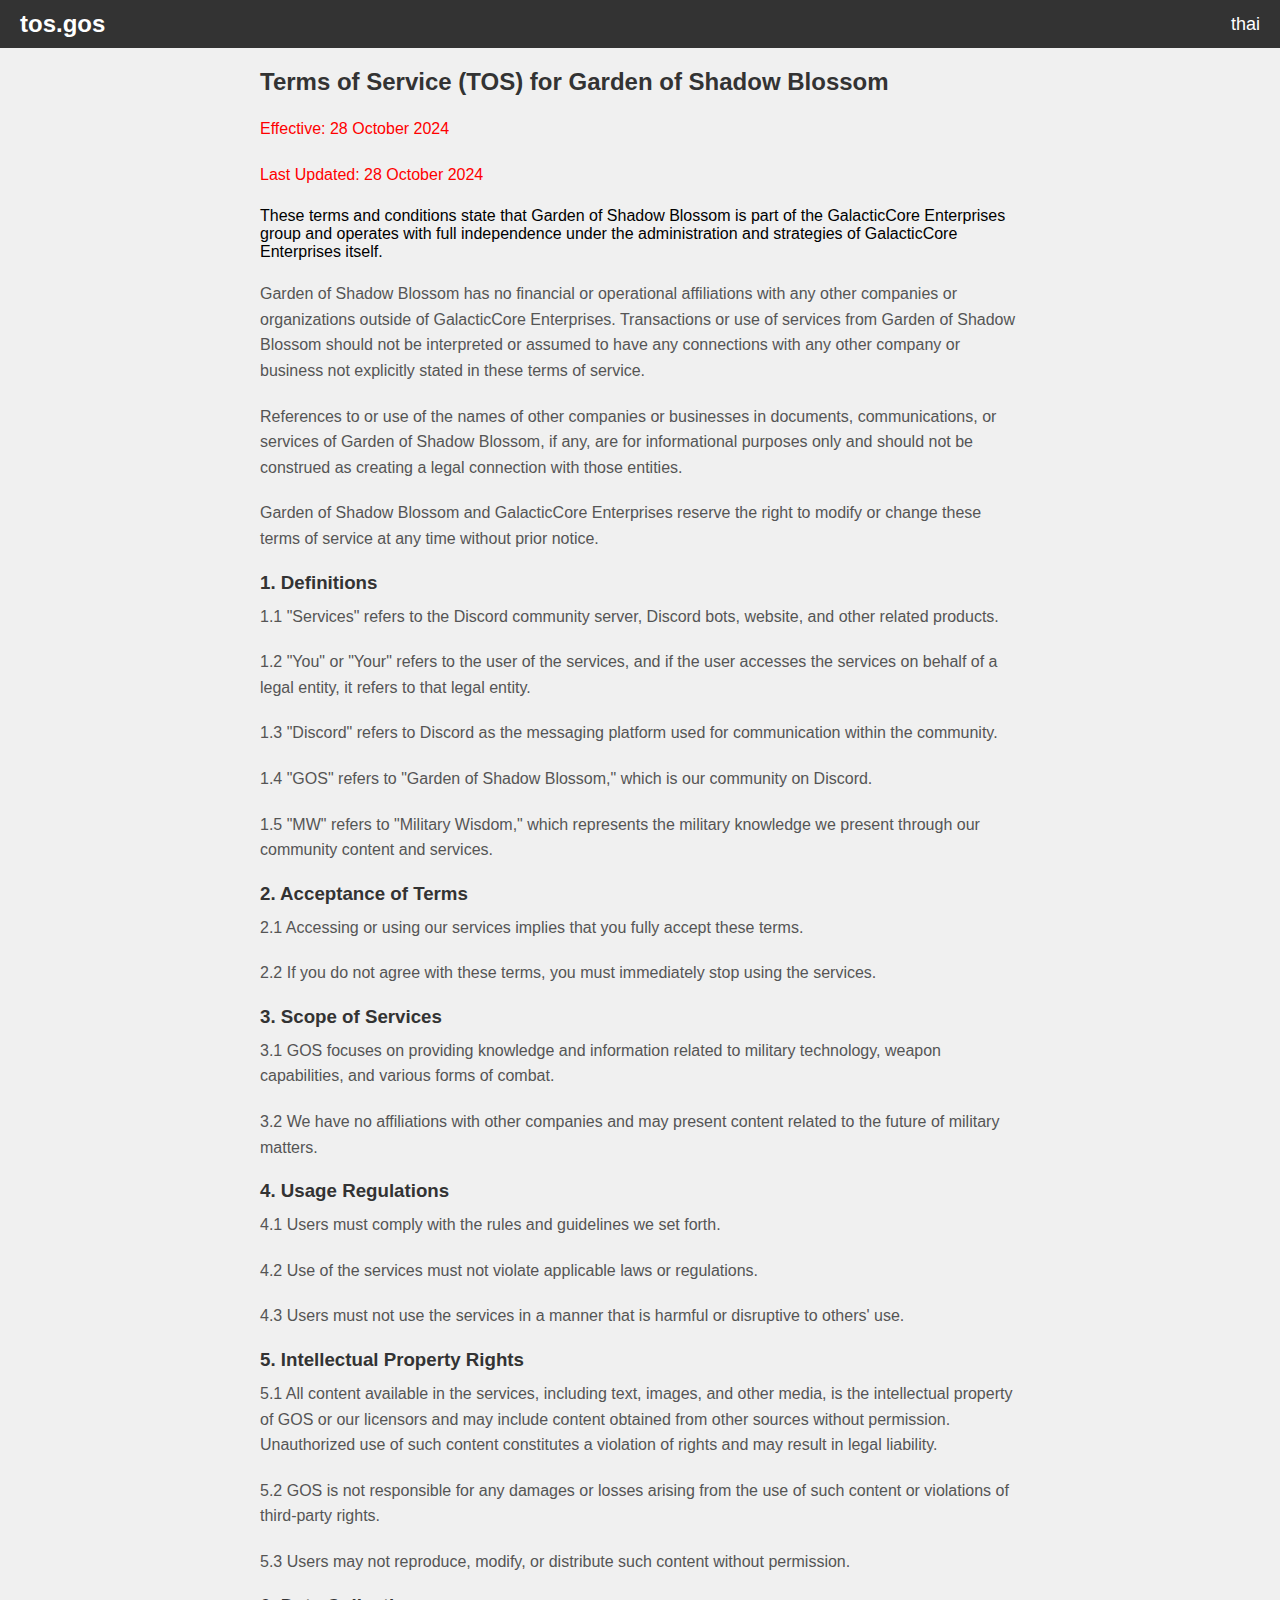
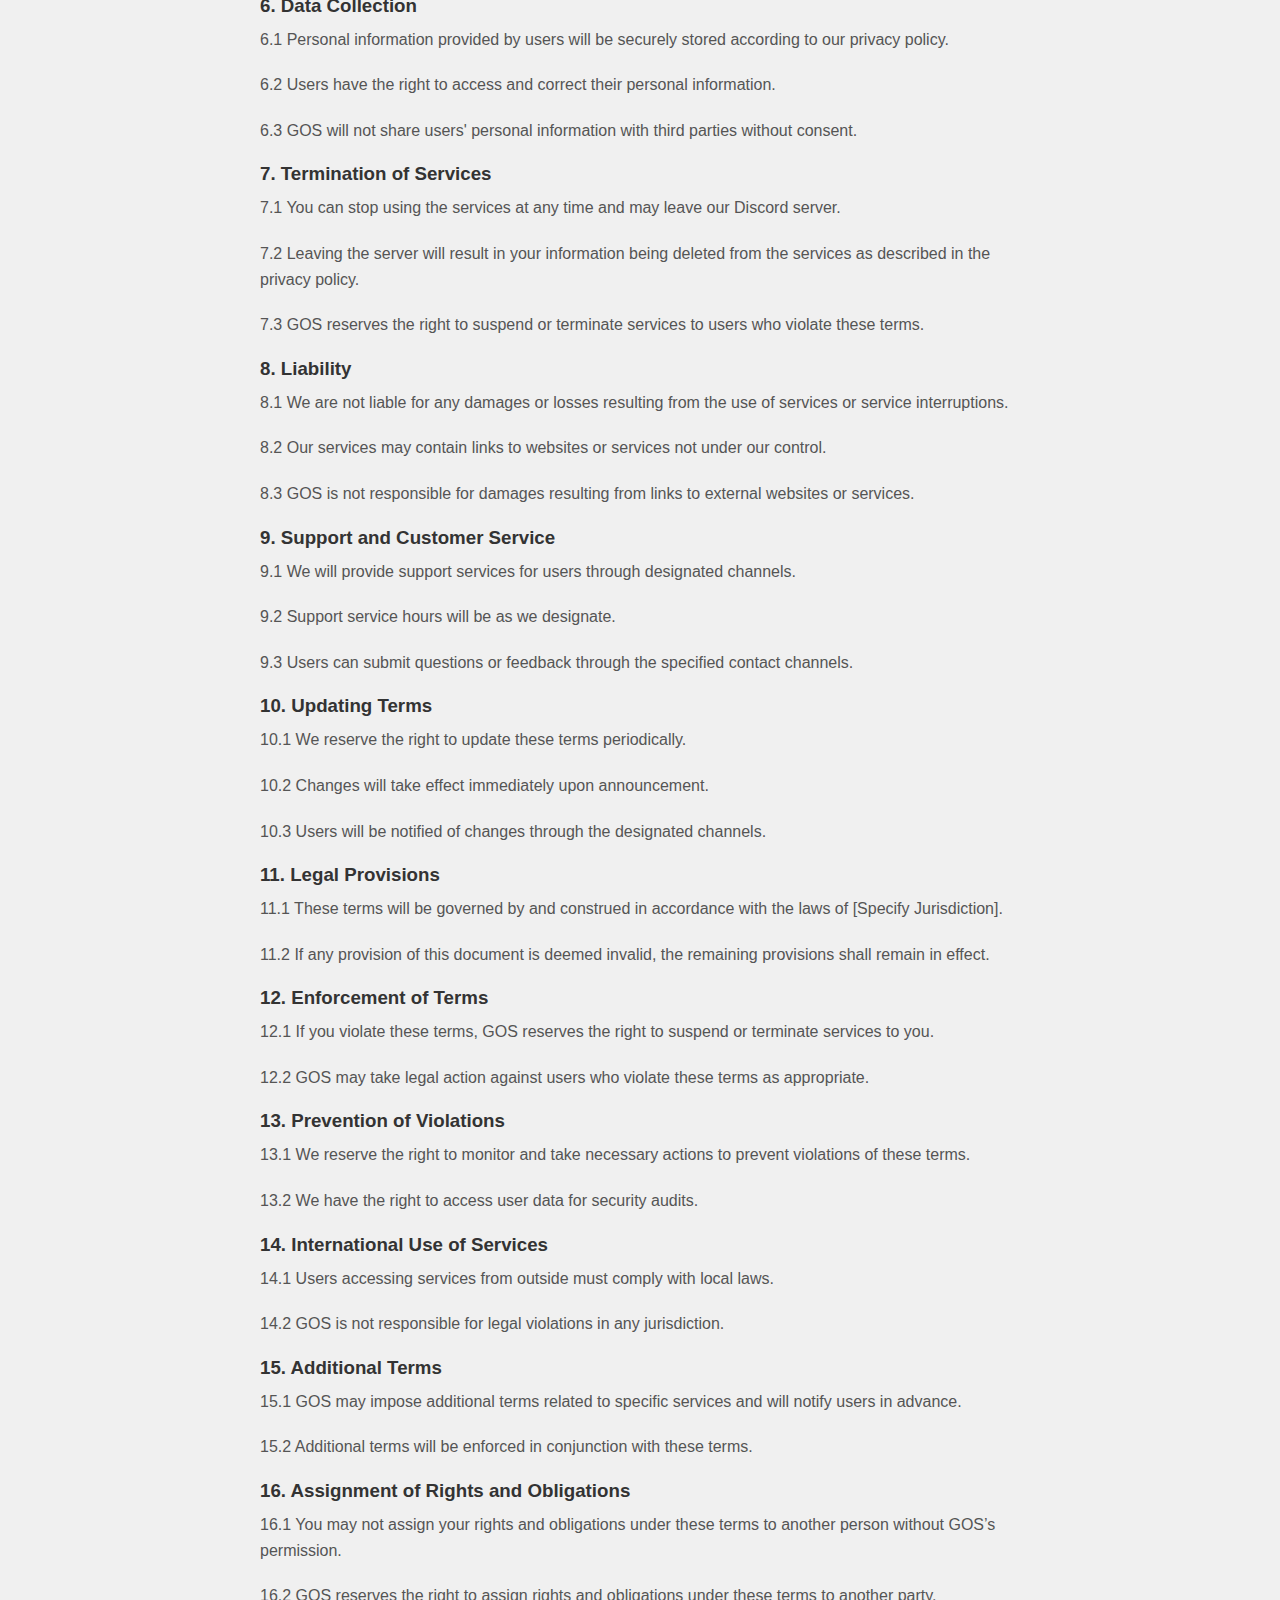
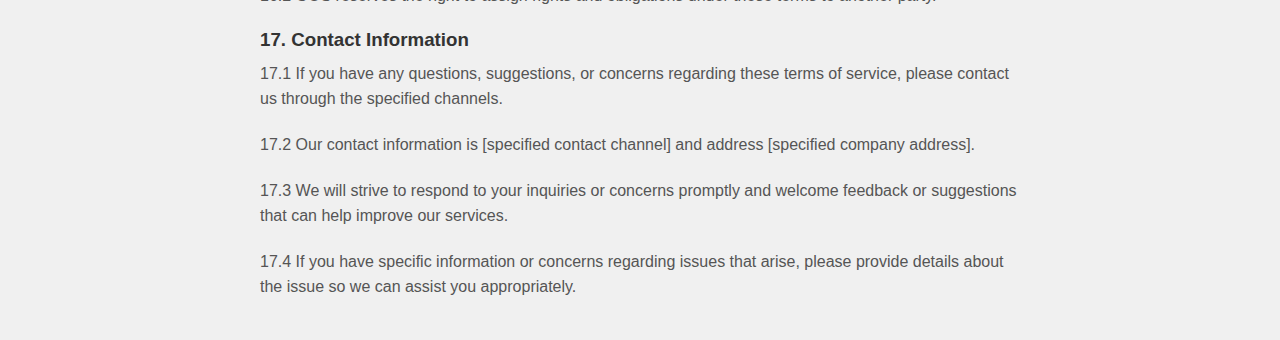
==== index.html @ 700f2914 "Update index.html" ====
<!DOCTYPE html>
<html lang="en">
<head>
    <meta charset="UTF-8">
    <meta name="viewport" content="width=device-width, initial-scale=1.0">
    <title>Terms of Service - Garden of Shadow Blossom</title>
    <link rel="stylesheet" href="styles.css">
</head>
<body>
    <header>
        <div class="logo">
            <h1>tos.gos</h1>
        </div>
        <nav>
            <div class="menu-icon" onclick="toggleMenu()">☰</div>
            <ul id="menu-links">
                <li><a href="/th">thai</a></li>
            </ul>
        </nav>
    </header>

    <main>
        <section class="tos-content">
            <h2>Terms of Service (TOS) for Garden of Shadow Blossom</h2>
            <p>
<p><span style="color: red;">Effective: 28 October 2024</span></p>
<p><span style="color: red;">Last Updated: 28 October 2024</span></p>
                These terms and conditions state that Garden of Shadow Blossom is part of the GalacticCore Enterprises group and operates with full independence under the administration and strategies of GalacticCore Enterprises itself.
            </p>
            <p>
                Garden of Shadow Blossom has no financial or operational affiliations with any other companies or organizations outside of GalacticCore Enterprises. Transactions or use of services from Garden of Shadow Blossom should not be interpreted or assumed to have any connections with any other company or business not explicitly stated in these terms of service.
            </p>
            <p>
                References to or use of the names of other companies or businesses in documents, communications, or services of Garden of Shadow Blossom, if any, are for informational purposes only and should not be construed as creating a legal connection with those entities.
            </p>
            <p>
                Garden of Shadow Blossom and GalacticCore Enterprises reserve the right to modify or change these terms of service at any time without prior notice.
            </p>

            <h3>1. Definitions</h3>
            <p>1.1 "Services" refers to the Discord community server, Discord bots, website, and other related products.</p>
            <p>1.2 "You" or "Your" refers to the user of the services, and if the user accesses the services on behalf of a legal entity, it refers to that legal entity.</p>
            <p>1.3 "Discord" refers to Discord as the messaging platform used for communication within the community.</p>
            <p>1.4 "GOS" refers to "Garden of Shadow Blossom," which is our community on Discord.</p>
            <p>1.5 "MW" refers to "Military Wisdom," which represents the military knowledge we present through our community content and services.</p>

            <h3>2. Acceptance of Terms</h3>
            <p>2.1 Accessing or using our services implies that you fully accept these terms.</p>
            <p>2.2 If you do not agree with these terms, you must immediately stop using the services.</p>

        <h3>3. Scope of Services</h3>
        <p>3.1 GOS focuses on providing knowledge and information related to military technology, weapon capabilities, and various forms of combat.</p>
        <p>3.2 We have no affiliations with other companies and may present content related to the future of military matters.</p>

        <h3>4. Usage Regulations</h3>
        <p>4.1 Users must comply with the rules and guidelines we set forth.</p>
        <p>4.2 Use of the services must not violate applicable laws or regulations.</p>
        <p>4.3 Users must not use the services in a manner that is harmful or disruptive to others' use.</p>

        <h3>5. Intellectual Property Rights</h3>
        <p>5.1 All content available in the services, including text, images, and other media, is the intellectual property of GOS or our licensors and may include content obtained from other sources without permission. Unauthorized use of such content constitutes a violation of rights and may result in legal liability.</p>
        <p>5.2 GOS is not responsible for any damages or losses arising from the use of such content or violations of third-party rights.</p>
        <p>5.3 Users may not reproduce, modify, or distribute such content without permission.</p>
        
        <h3>6. Data Collection</h3>
        <p>6.1 Personal information provided by users will be securely stored according to our privacy policy.</p>
        <p>6.2 Users have the right to access and correct their personal information.</p>
        <p>6.3 GOS will not share users' personal information with third parties without consent.</p>

        <h3>7. Termination of Services</h3>
        <p>7.1 You can stop using the services at any time and may leave our Discord server.</p>
        <p>7.2 Leaving the server will result in your information being deleted from the services as described in the privacy policy.</p>
        <p>7.3 GOS reserves the right to suspend or terminate services to users who violate these terms.</p>

        <h3>8. Liability</h3>
        <p>8.1 We are not liable for any damages or losses resulting from the use of services or service interruptions.</p>
        <p>8.2 Our services may contain links to websites or services not under our control.</p>
        <p>8.3 GOS is not responsible for damages resulting from links to external websites or services.</p>

        <h3>9. Support and Customer Service</h3>
        <p>9.1 We will provide support services for users through designated channels.</p>
        <p>9.2 Support service hours will be as we designate.</p>
        <p>9.3 Users can submit questions or feedback through the specified contact channels.</p>

        <h3>10. Updating Terms</h3>
        <p>10.1 We reserve the right to update these terms periodically.</p>
        <p>10.2 Changes will take effect immediately upon announcement.</p>
        <p>10.3 Users will be notified of changes through the designated channels.</p>

        <h3>11. Legal Provisions</h3>
        <p>11.1 These terms will be governed by and construed in accordance with the laws of [Specify Jurisdiction].</p>
        <p>11.2 If any provision of this document is deemed invalid, the remaining provisions shall remain in effect.</p>

        <h3>12. Enforcement of Terms</h3>
        <p>12.1 If you violate these terms, GOS reserves the right to suspend or terminate services to you.</p>
        <p>12.2 GOS may take legal action against users who violate these terms as appropriate.</p>

        <h3>13. Prevention of Violations</h3>
        <p>13.1 We reserve the right to monitor and take necessary actions to prevent violations of these terms.</p>
        <p>13.2 We have the right to access user data for security audits.</p>

        <h3>14. International Use of Services</h3>
        <p>14.1 Users accessing services from outside must comply with local laws.</p>
        <p>14.2 GOS is not responsible for legal violations in any jurisdiction.</p>

        <h3>15. Additional Terms</h3>
        <p>15.1 GOS may impose additional terms related to specific services and will notify users in advance.</p>
        <p>15.2 Additional terms will be enforced in conjunction with these terms.</p>

        <h3>16. Assignment of Rights and Obligations</h3>
        <p>16.1 You may not assign your rights and obligations under these terms to another person without GOS’s permission.</p>
        <p>16.2 GOS reserves the right to assign rights and obligations under these terms to another party.</p>

        <h3>17. Contact Information</h3>
        <p>17.1 If you have any questions, suggestions, or concerns regarding these terms of service, please contact us through the specified channels.</p>
        <p>17.2 Our contact information is [specified contact channel] and address [specified company address].</p>
        <p>17.3 We will strive to respond to your inquiries or concerns promptly and welcome feedback or suggestions that can help improve our services.</p>
        <p>17.4 If you have specific information or concerns regarding issues that arise, please provide details about the issue so we can assist you appropriately.</p>
   <!-- Continue with other sections of the TOS -->
        </section>
    </main>

    <script>
        function toggleMenu() {
            const menu = document.getElementById('menu-links');
            menu.style.display = menu.style.display === 'block' ? 'none' : 'block';
        }
    </script>
</body>
</html>
---- styles.css ----
* {
    margin: 0;
    padding: 0;
    box-sizing: border-box;
}

body {
    font-family: Arial, sans-serif;
    background-color: #f0f0f0; /* สีพื้นหลัง */
}

header {
    display: flex;
    justify-content: space-between;
    align-items: center;
    background-color: #333;
    padding: 10px 20px;
    color: white;
}

.logo h1 {
    font-size: 24px;
    color: #fff;
}

.menu-icon {
    font-size: 24px;
    cursor: pointer;
    display: none;
    color: #fff;
}

nav ul {
    list-style: none;
    display: flex;
    gap: 20px;
}

nav ul li a {
    color: white;
    text-decoration: none;
    font-size: 18px;
}

nav ul li a:hover {
    text-decoration: underline;
}

main {
    padding: 20px;
    max-width: 800px;
    margin: 0 auto;
}

.tos-content h2, .tos-content h3 {
    margin-bottom: 10px;
    color: #333;
}

.tos-content p {
    margin-bottom: 20px;
    line-height: 1.6;
    color: #555;
}

/* Responsive Design */
@media (max-width: 768px) {
    .menu-icon {
        display: block;
    }

    nav ul {
        display: none;
        flex-direction: column;
        background-color: #444;
        position: absolute;
        top: 50px;
        right: 20px;
        padding: 10px;
        width⬤
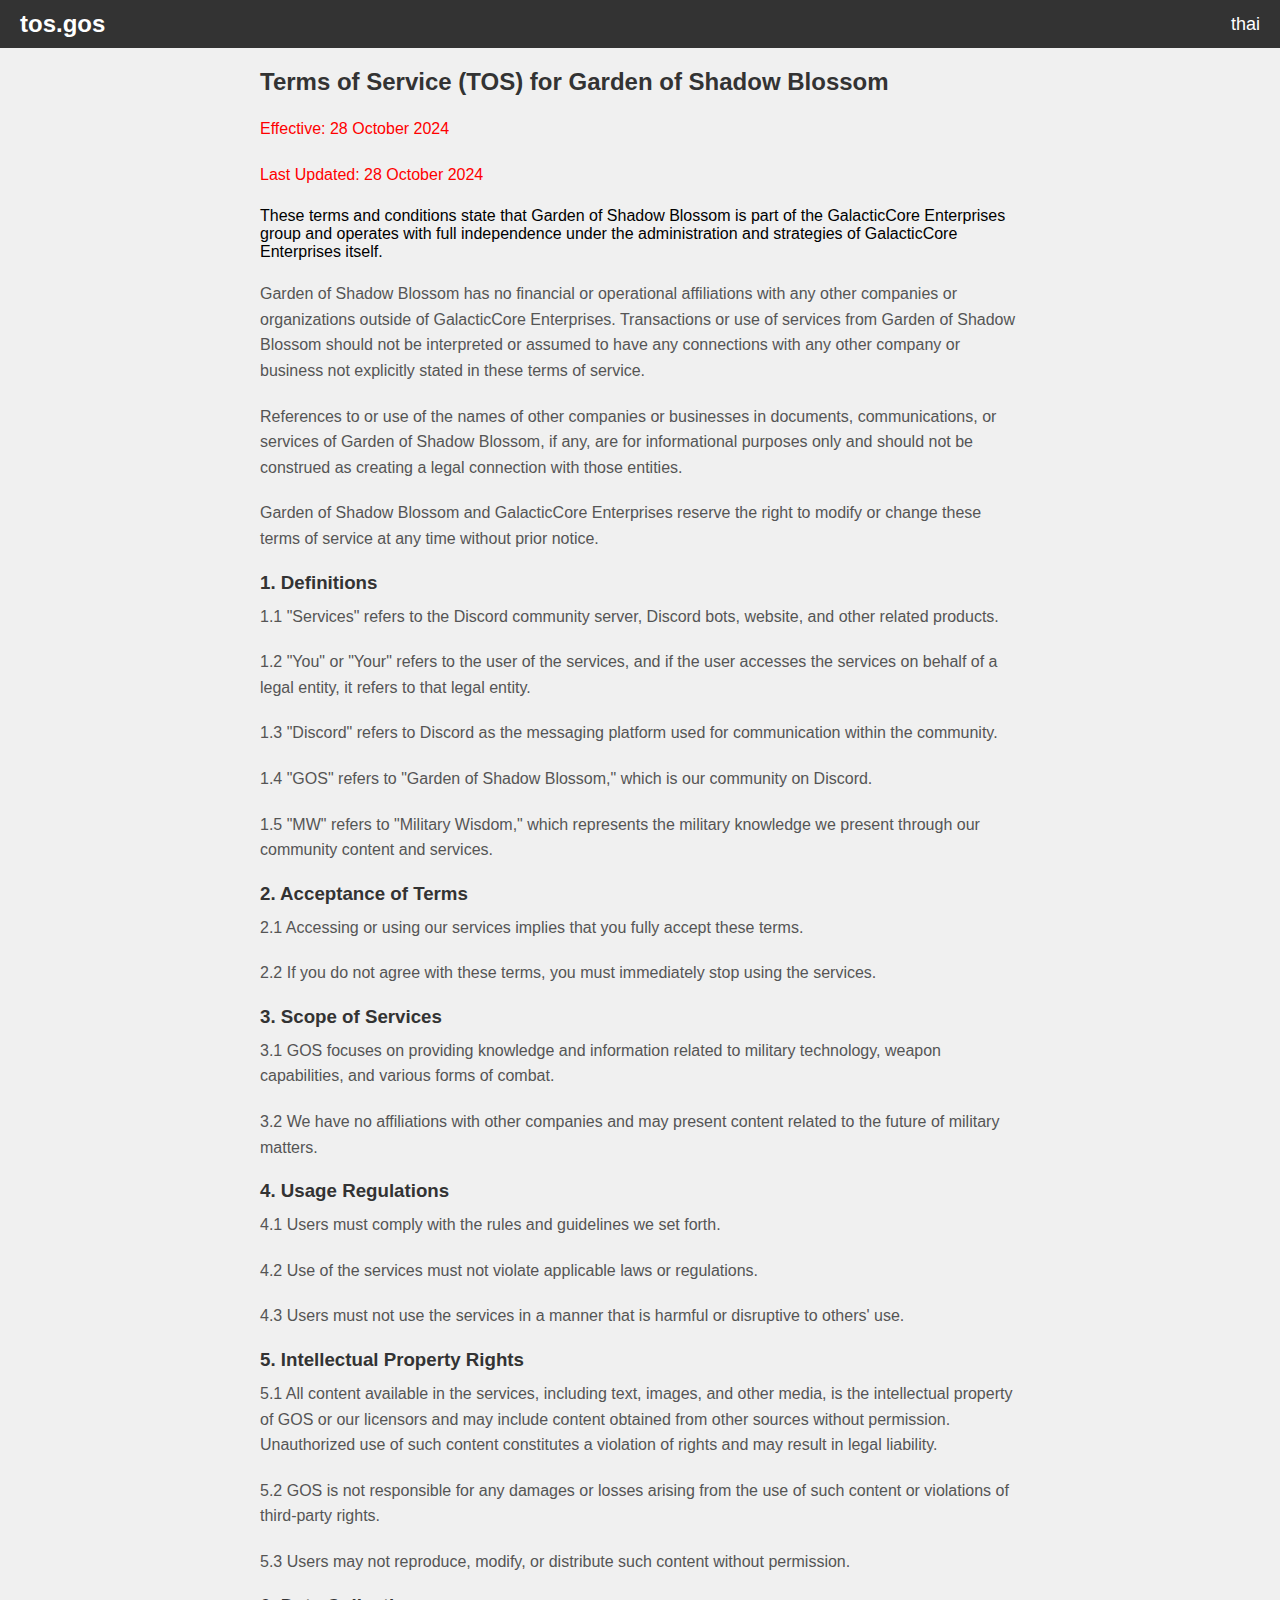
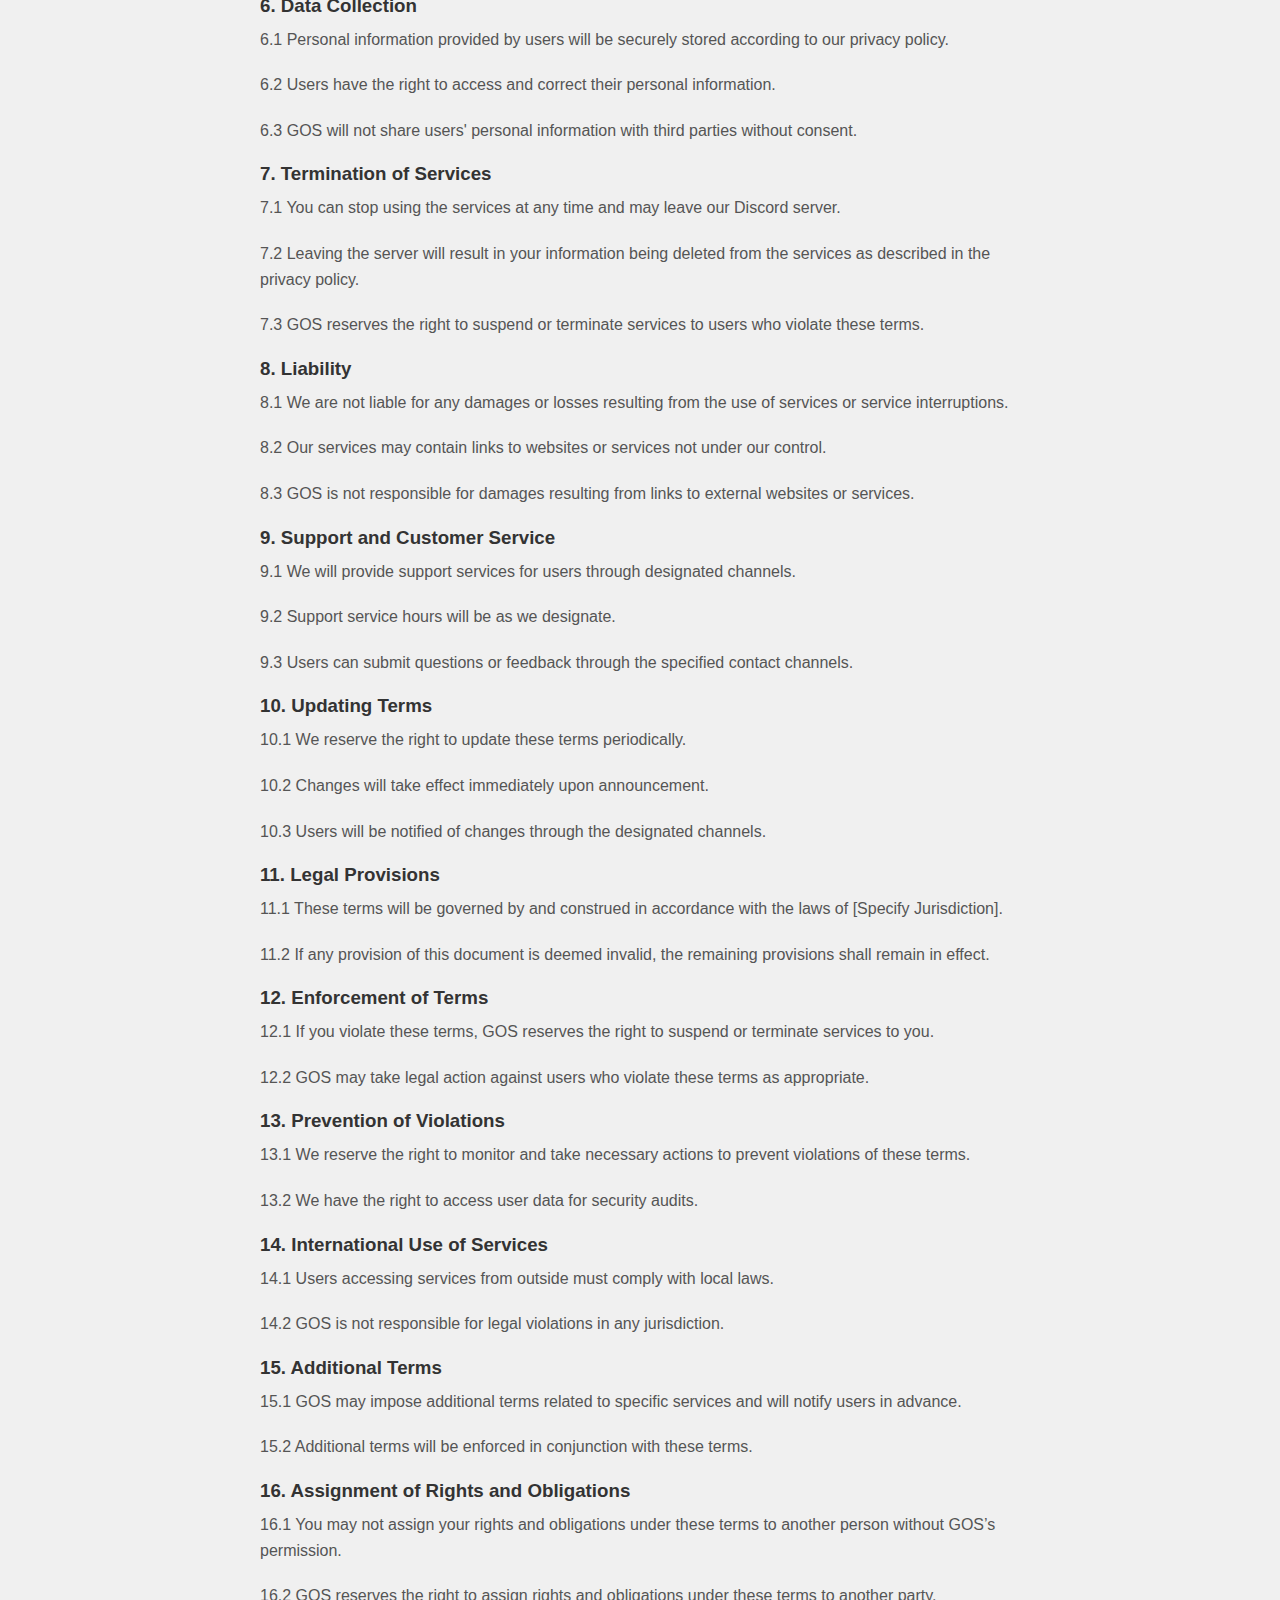
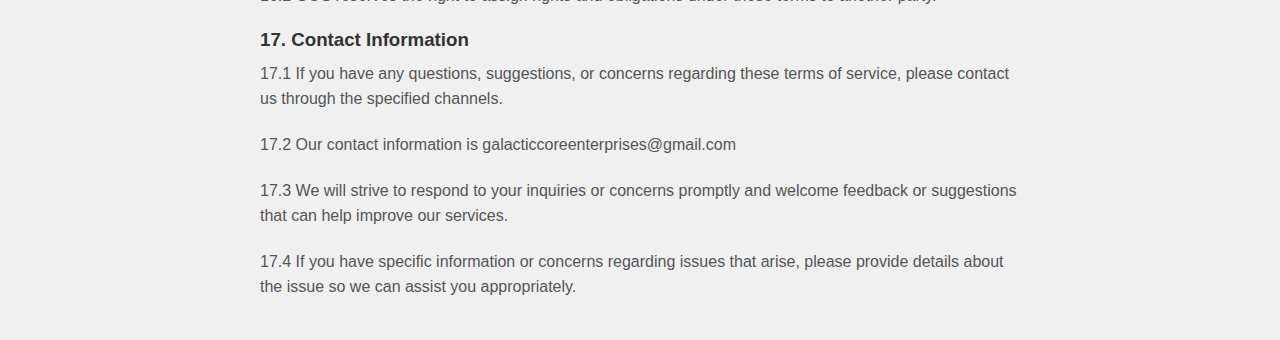
==== commit bf3f4683: "Update index.html" ====
--- a/index.html
+++ b/index.html
@@ -113,7 +113,7 @@
 
         <h3>17. Contact Information</h3>
         <p>17.1 If you have any questions, suggestions, or concerns regarding these terms of service, please contact us through the specified channels.</p>
-        <p>17.2 Our contact information is [specified contact channel] and address [specified company address].</p>
+        <p>17.2 Our contact information is galacticcoreenterprises@gmail.com</p>
         <p>17.3 We will strive to respond to your inquiries or concerns promptly and welcome feedback or suggestions that can help improve our services.</p>
         <p>17.4 If you have specific information or concerns regarding issues that arise, please provide details about the issue so we can assist you appropriately.</p>
    <!-- Continue with other sections of the TOS -->
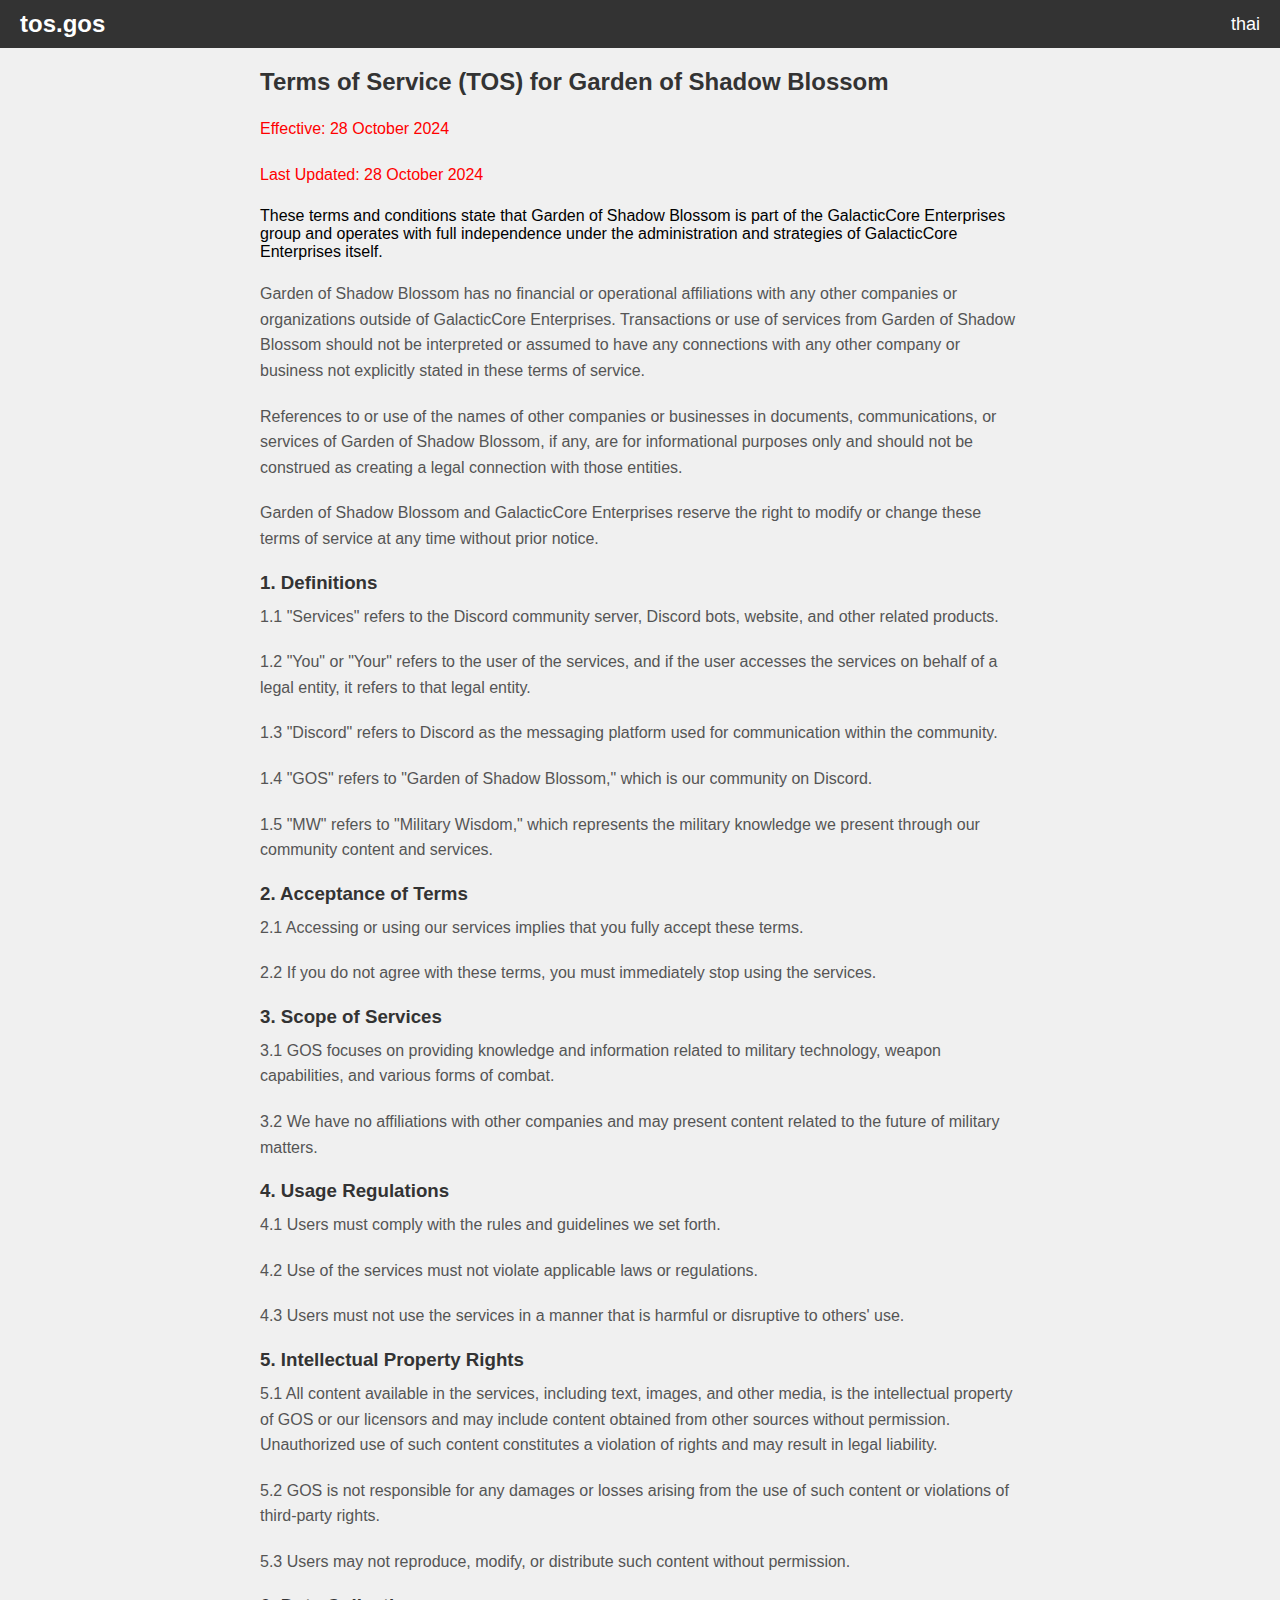
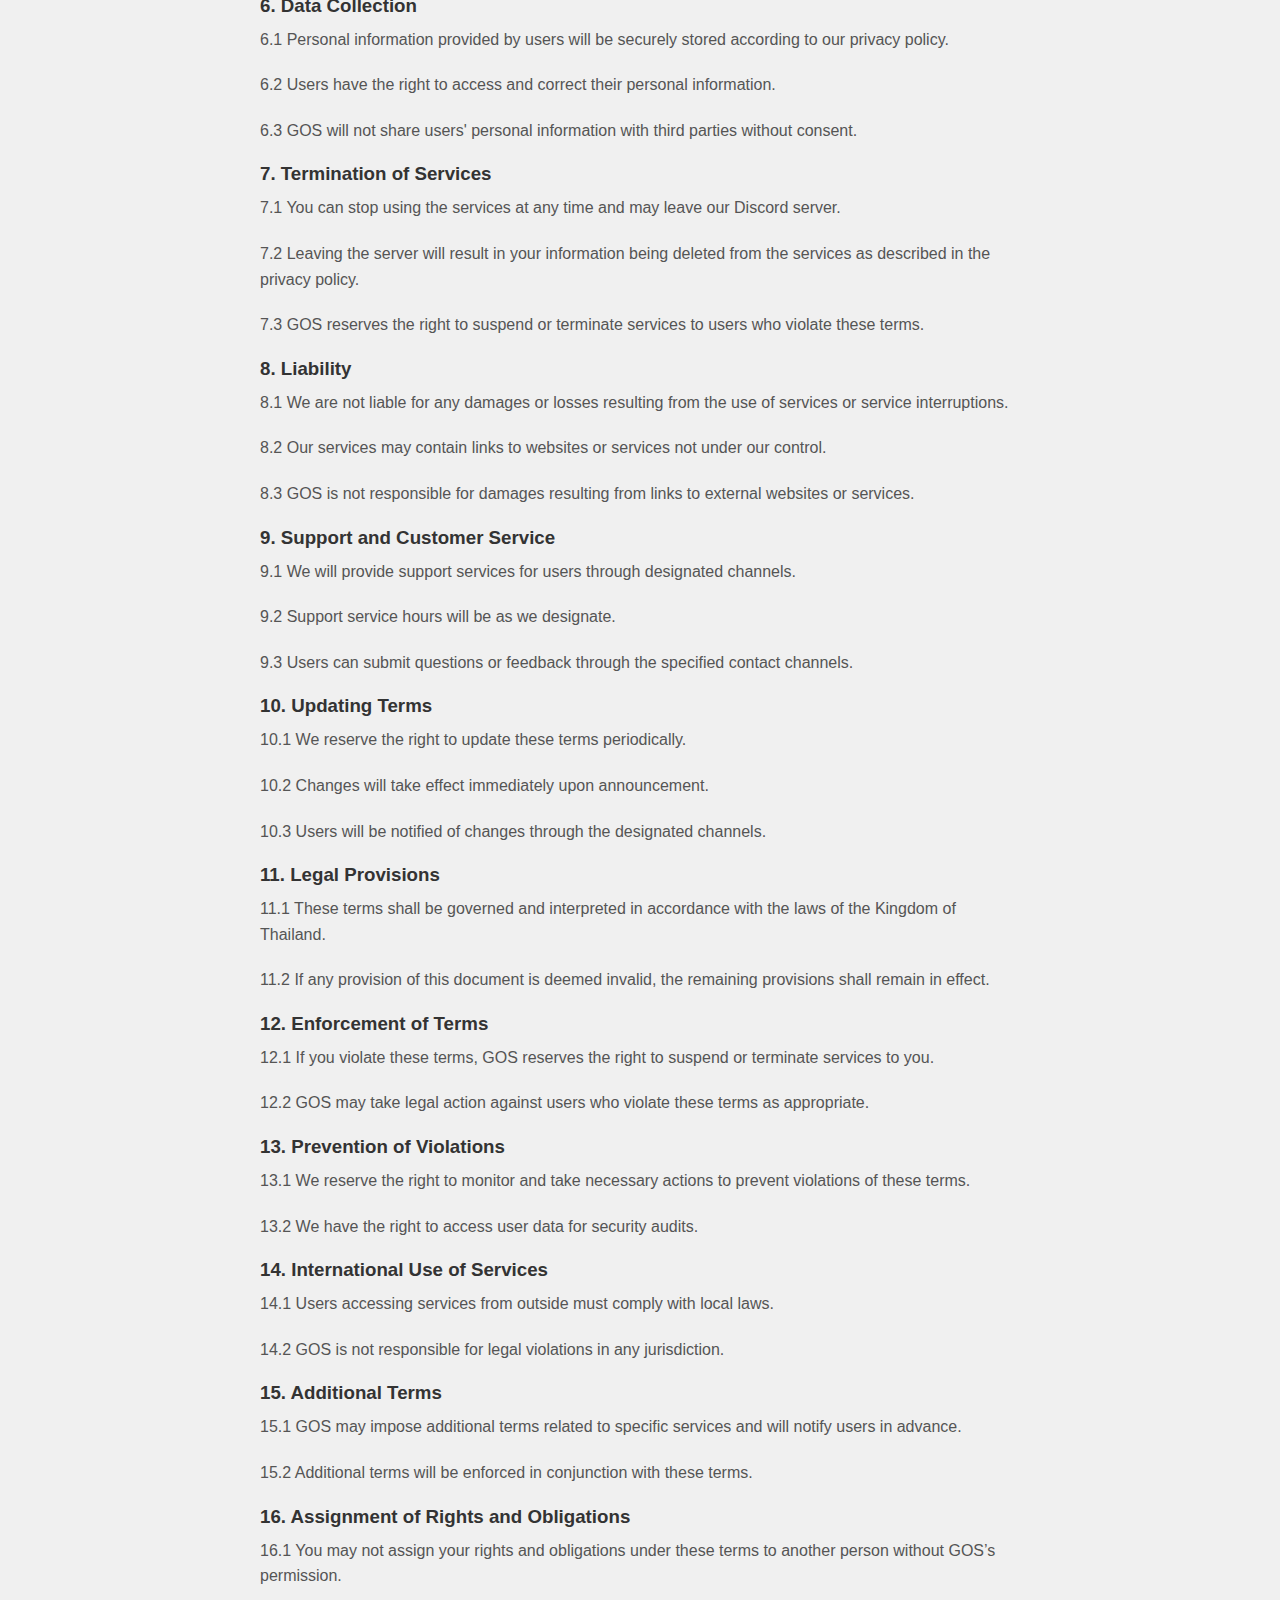
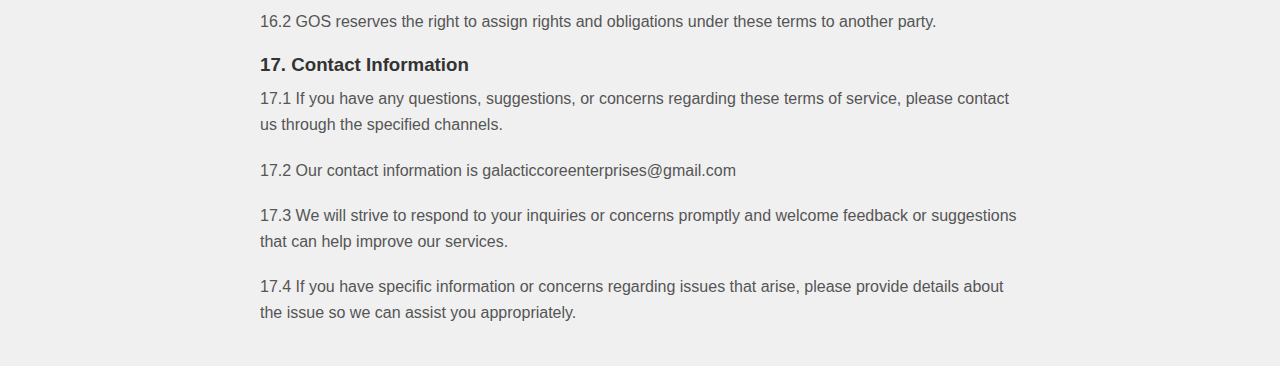
==== commit 1a1a124f: "Update index.html" ====
--- a/index.html
+++ b/index.html
@@ -88,7 +88,7 @@
         <p>10.3 Users will be notified of changes through the designated channels.</p>
 
         <h3>11. Legal Provisions</h3>
-        <p>11.1 These terms will be governed by and construed in accordance with the laws of [Specify Jurisdiction].</p>
+        <p>11.1 These terms shall be governed and interpreted in accordance with the laws of the Kingdom of Thailand.</p>
         <p>11.2 If any provision of this document is deemed invalid, the remaining provisions shall remain in effect.</p>
 
         <h3>12. Enforcement of Terms</h3>
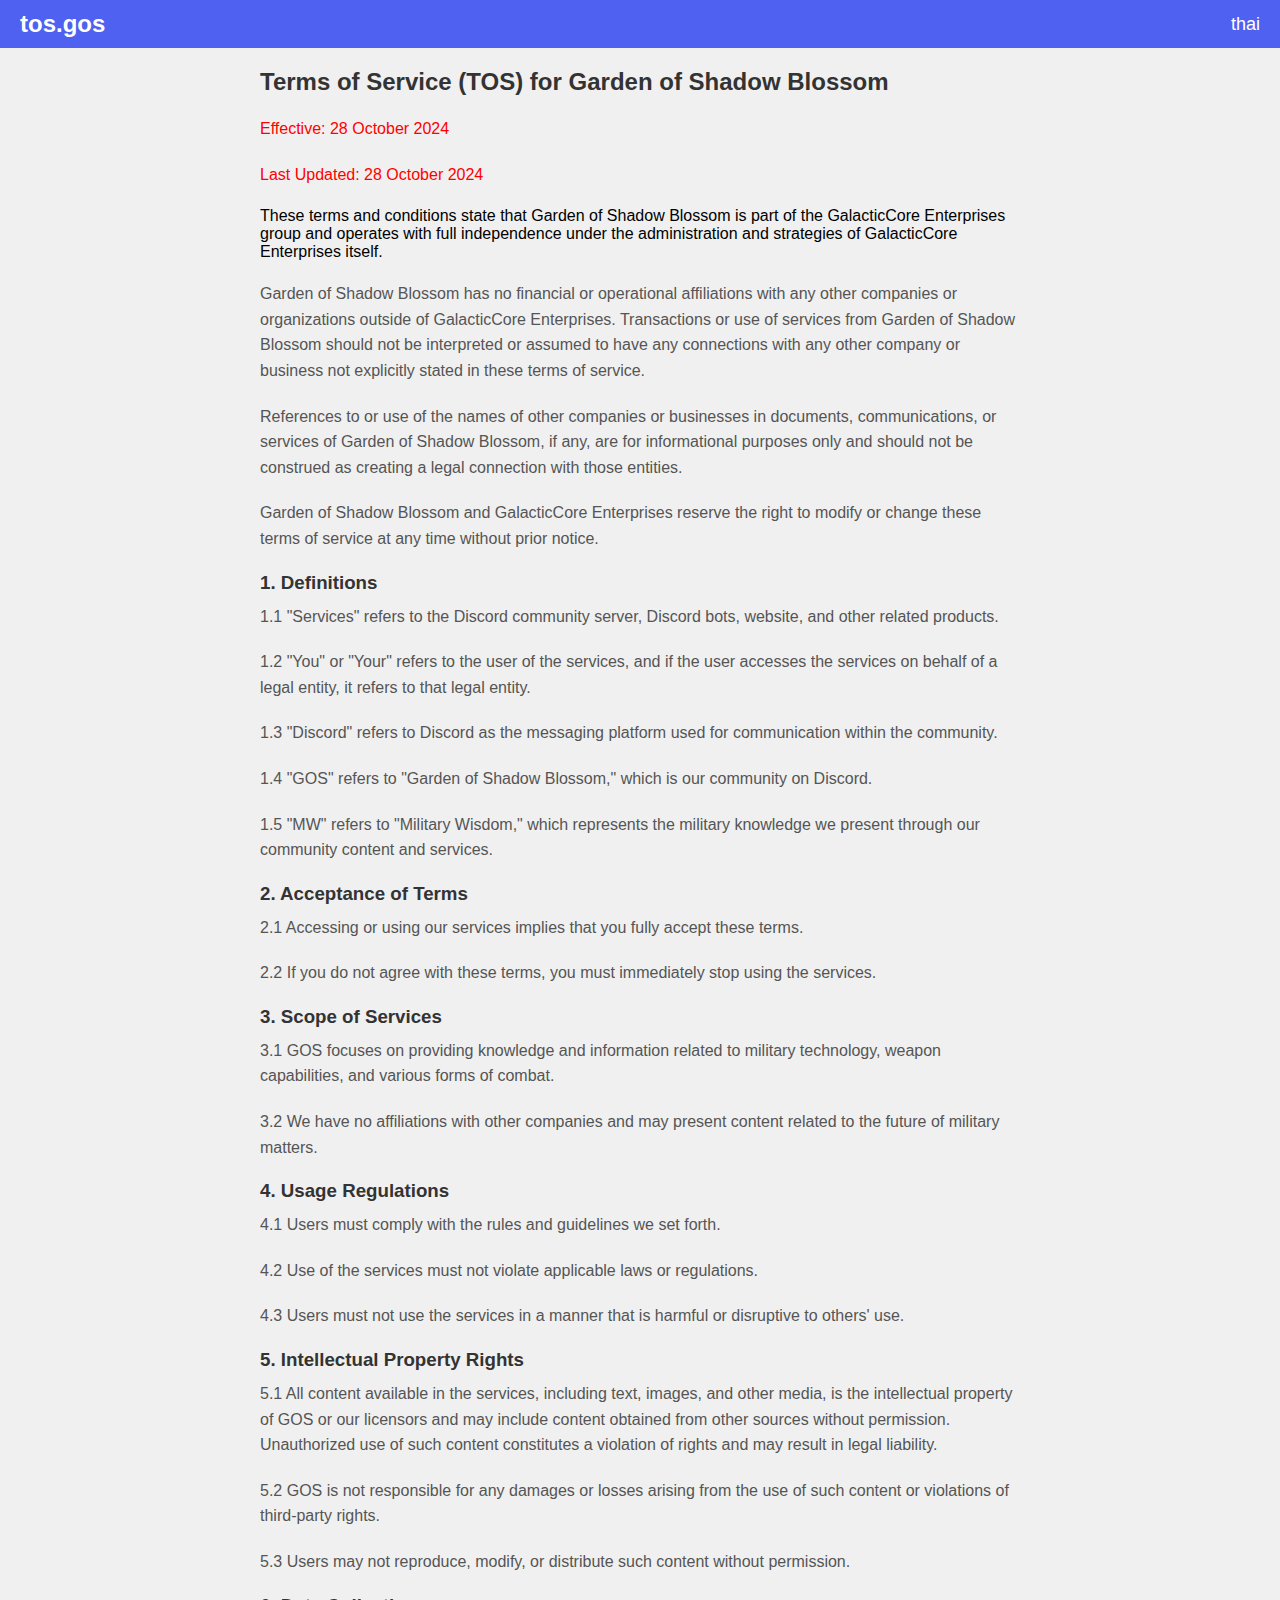
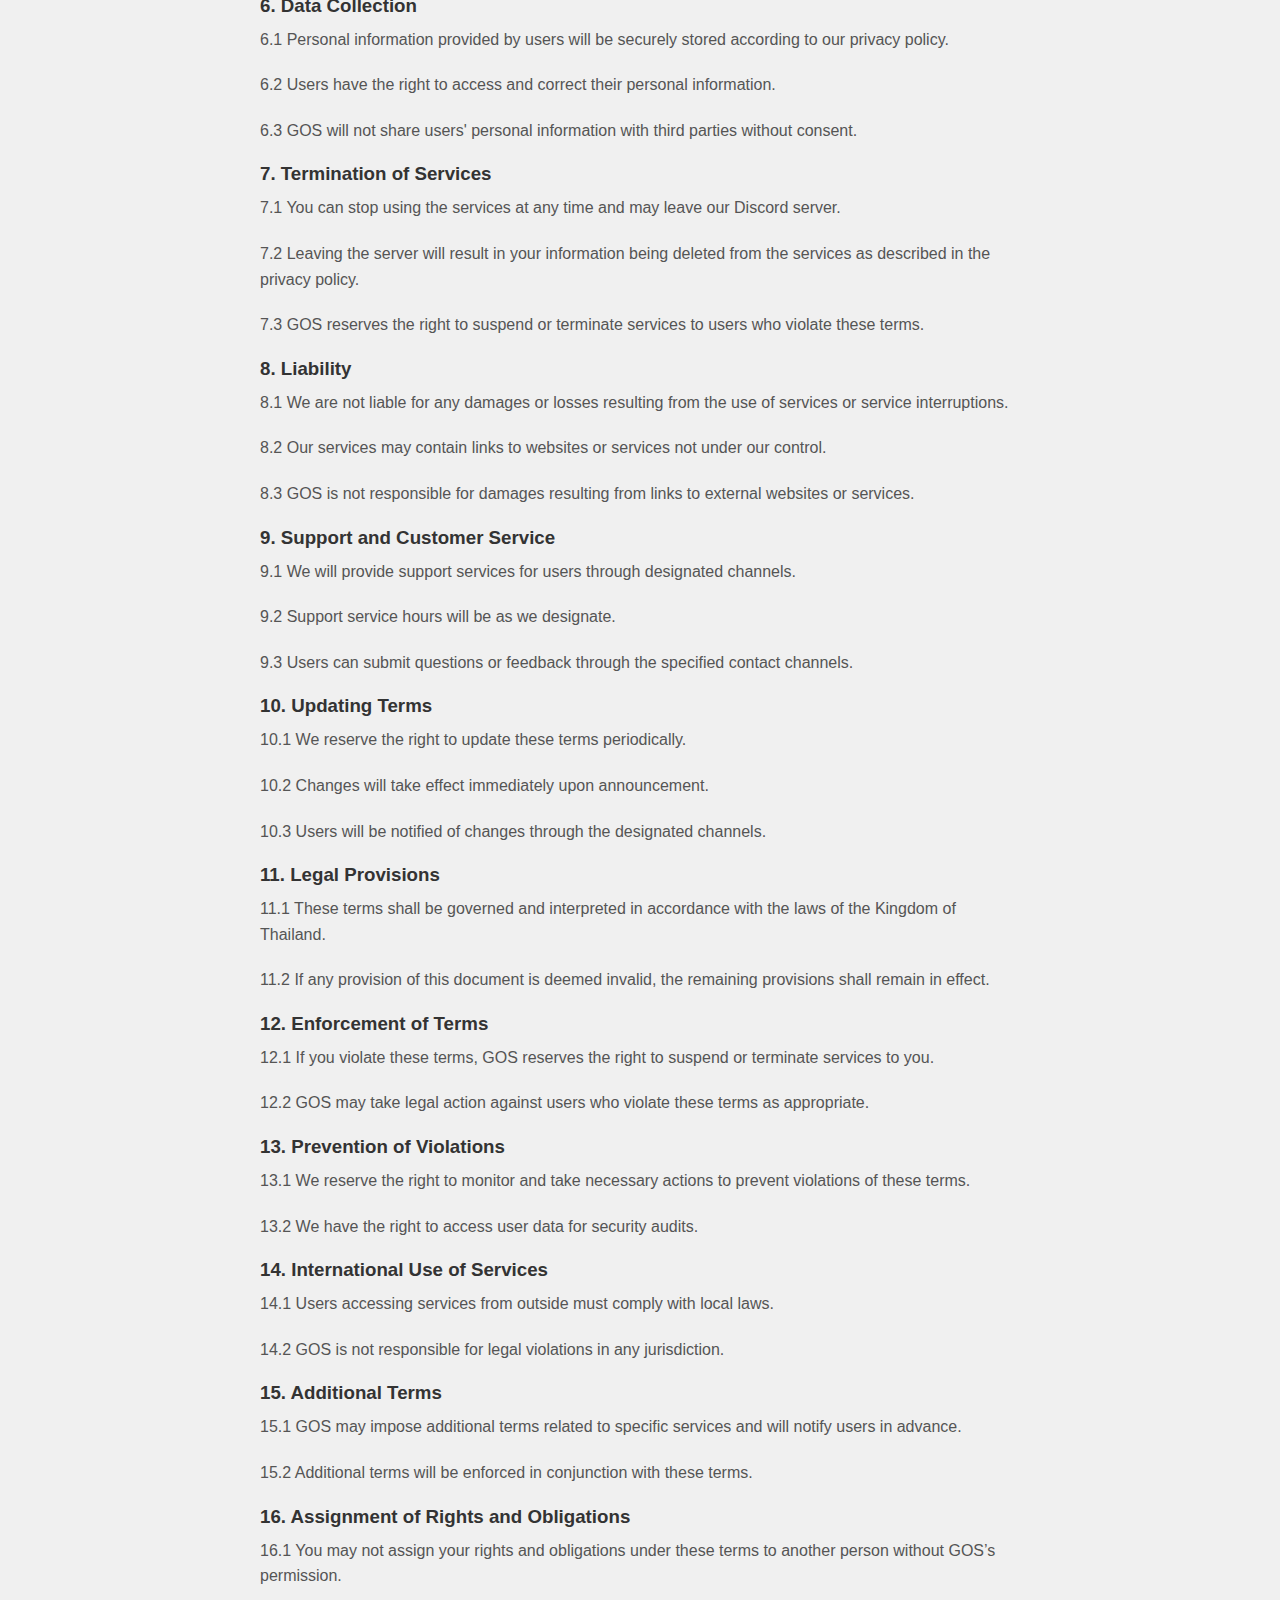
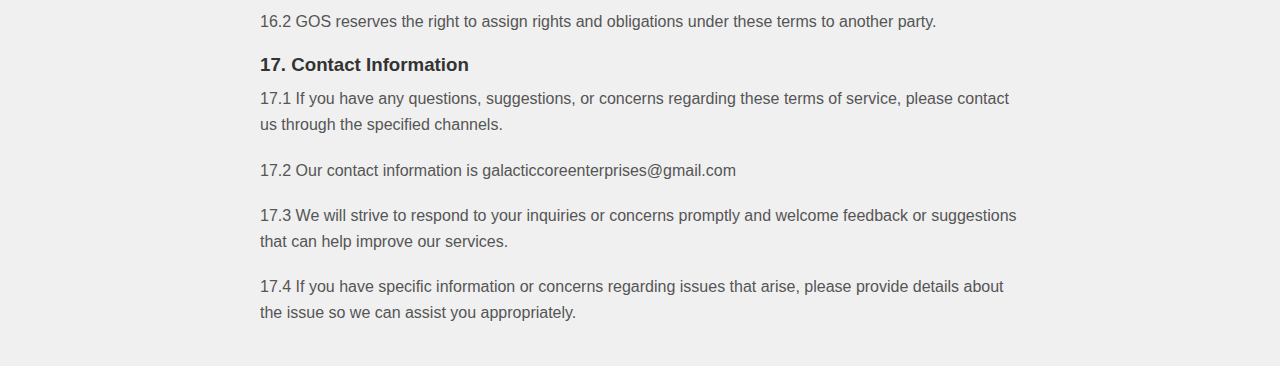
==== commit 87121030: "Update index.html" ====
--- a/index.html
+++ b/index.html
@@ -3,6 +3,7 @@
 <head>
     <meta charset="UTF-8">
     <meta name="viewport" content="width=device-width, initial-scale=1.0">
+   <meta name="description" content="TOS at gos ver.en">
     <title>Terms of Service - Garden of Shadow Blossom</title>
     <link rel="stylesheet" href="styles.css">
 </head>
--- a/styles.css
+++ b/styles.css
@@ -13,7 +13,7 @@
     display: flex;
     justify-content: space-between;
     align-items: center;
-    background-color: #333;
+    background-color: #4f61f1;
     padding: 10px 20px;
     color: white;
 }
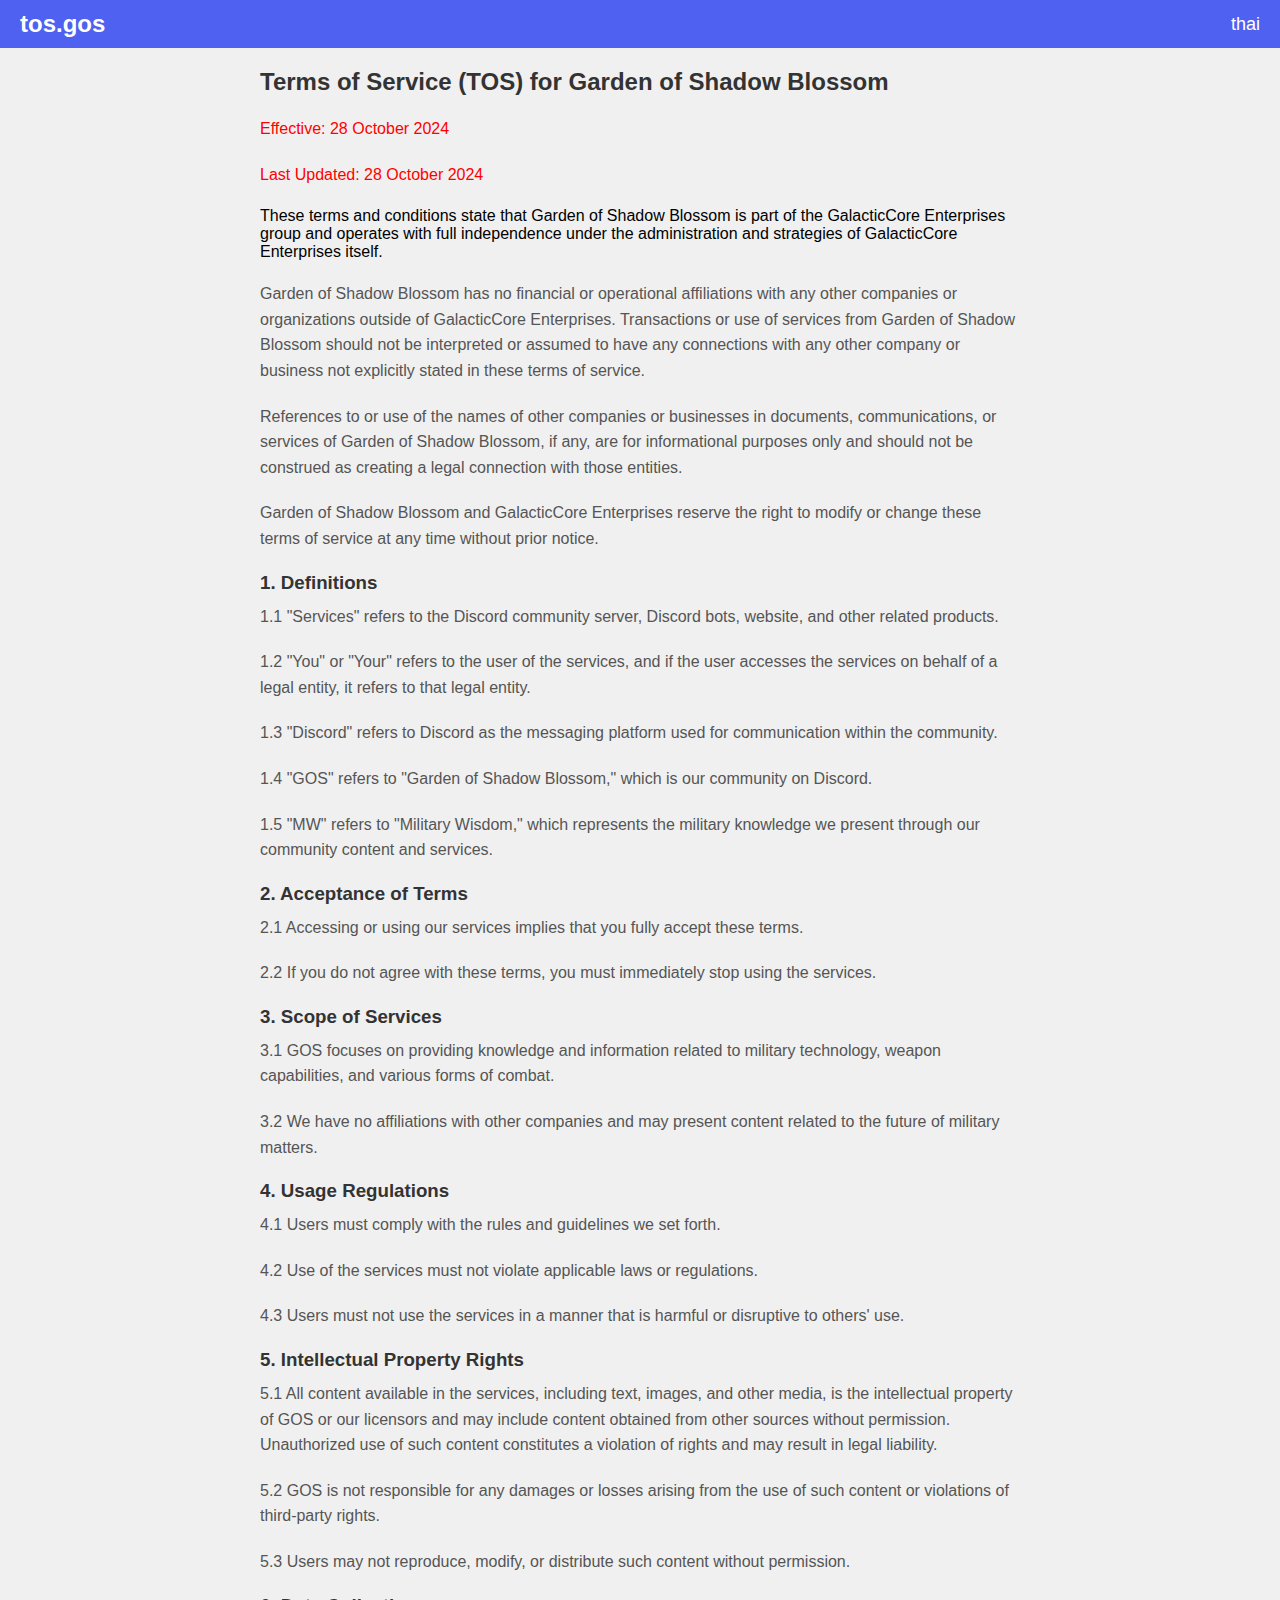
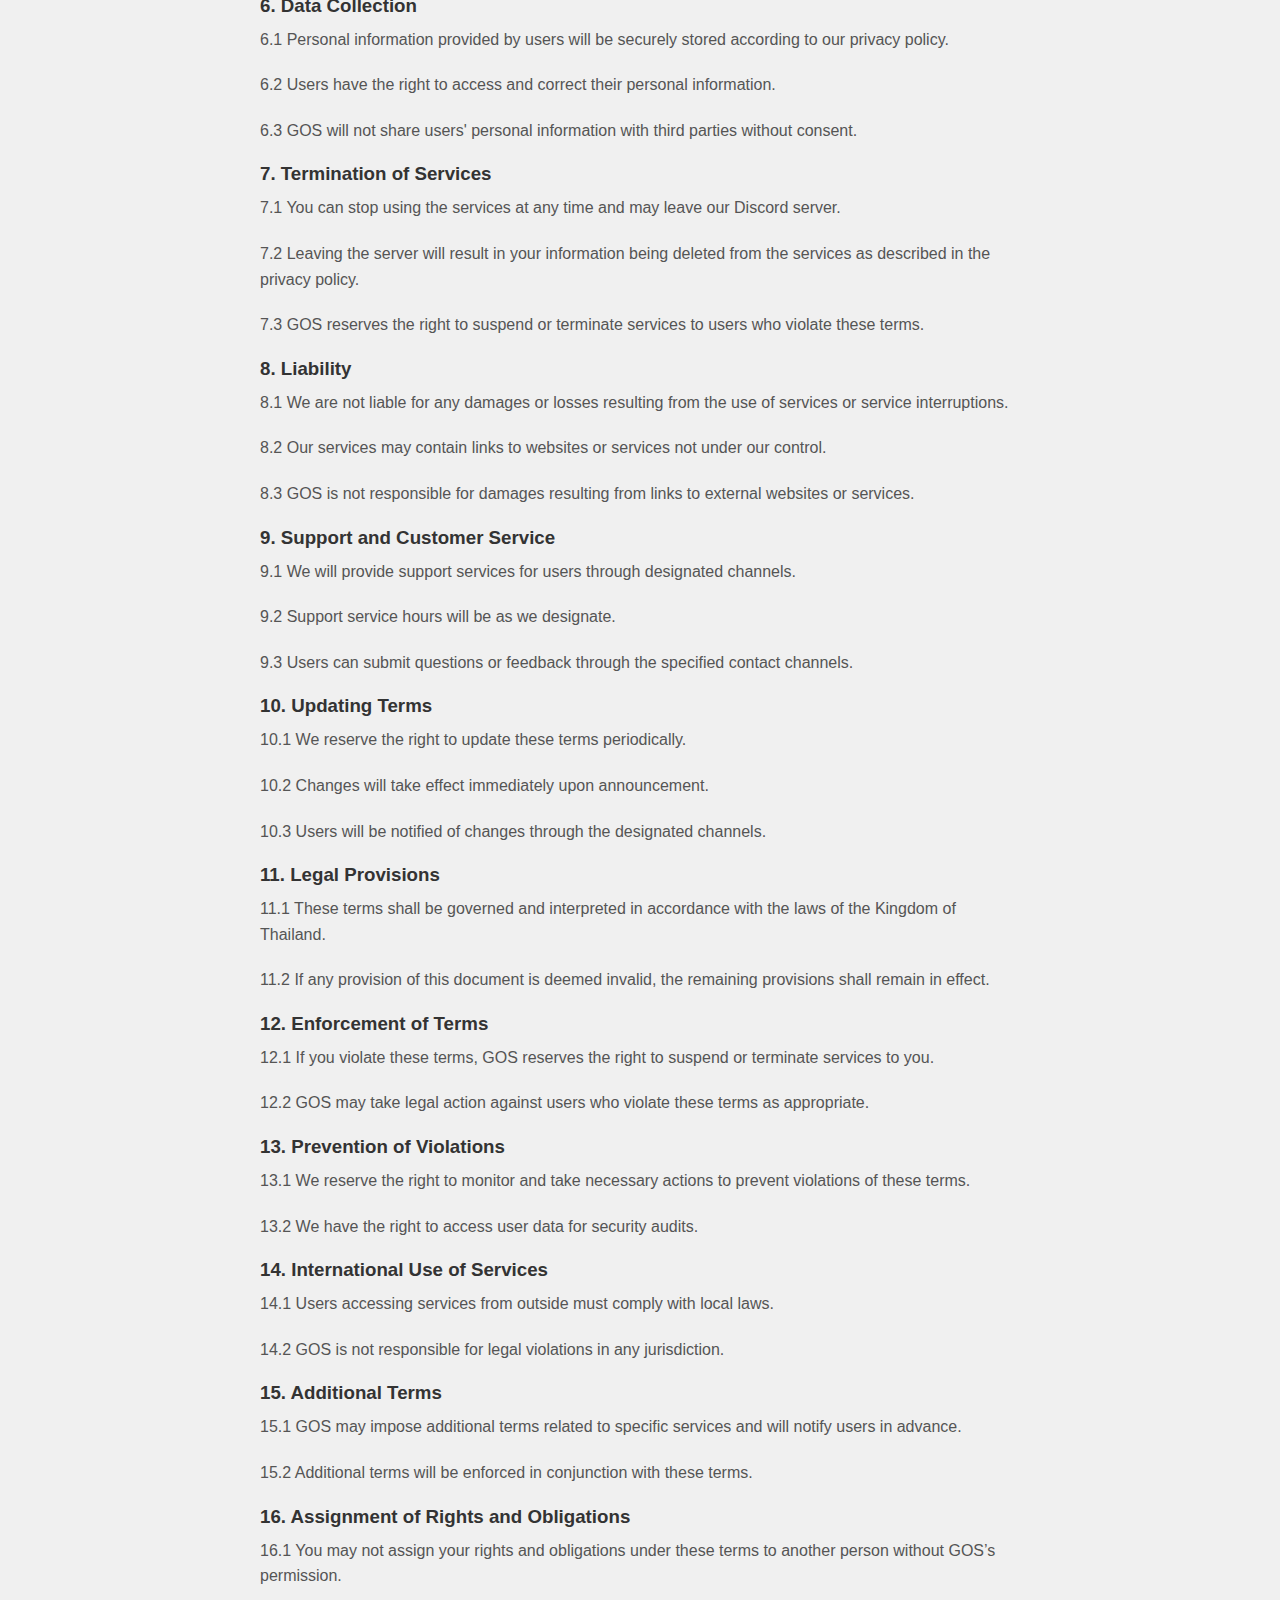
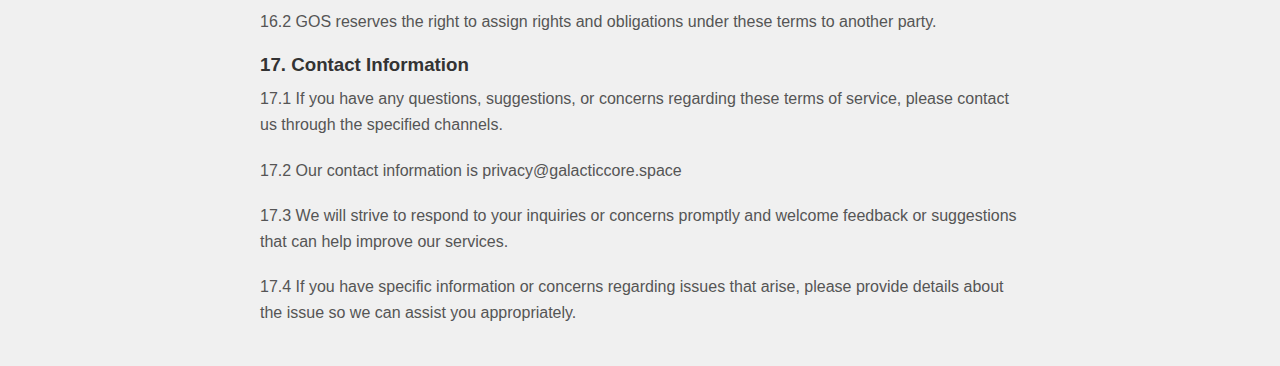
==== commit d9b5a791: "Update index.html" ====
--- a/index.html
+++ b/index.html
@@ -114,7 +114,7 @@
 
         <h3>17. Contact Information</h3>
         <p>17.1 If you have any questions, suggestions, or concerns regarding these terms of service, please contact us through the specified channels.</p>
-        <p>17.2 Our contact information is galacticcoreenterprises@gmail.com</p>
+        <p>17.2 Our contact information is privacy@galacticcore.space</p>
         <p>17.3 We will strive to respond to your inquiries or concerns promptly and welcome feedback or suggestions that can help improve our services.</p>
         <p>17.4 If you have specific information or concerns regarding issues that arise, please provide details about the issue so we can assist you appropriately.</p>
    <!-- Continue with other sections of the TOS -->
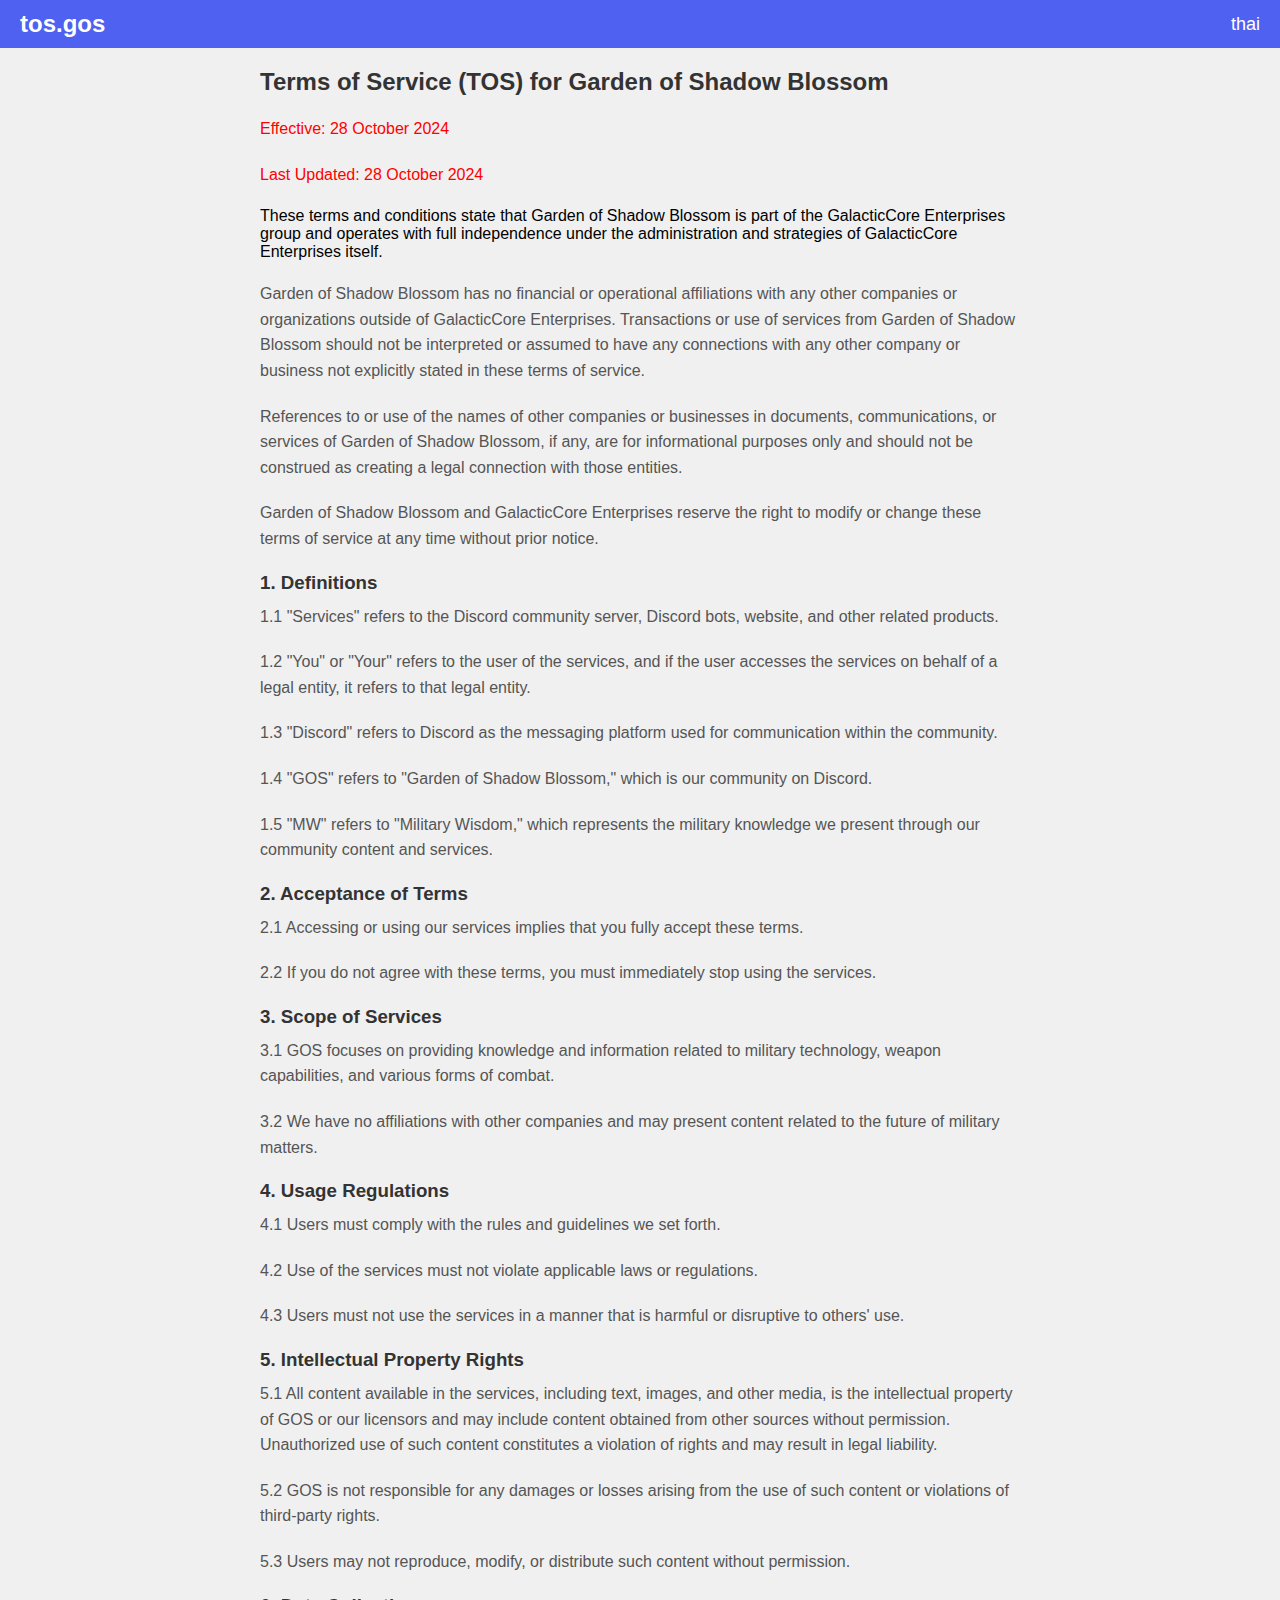
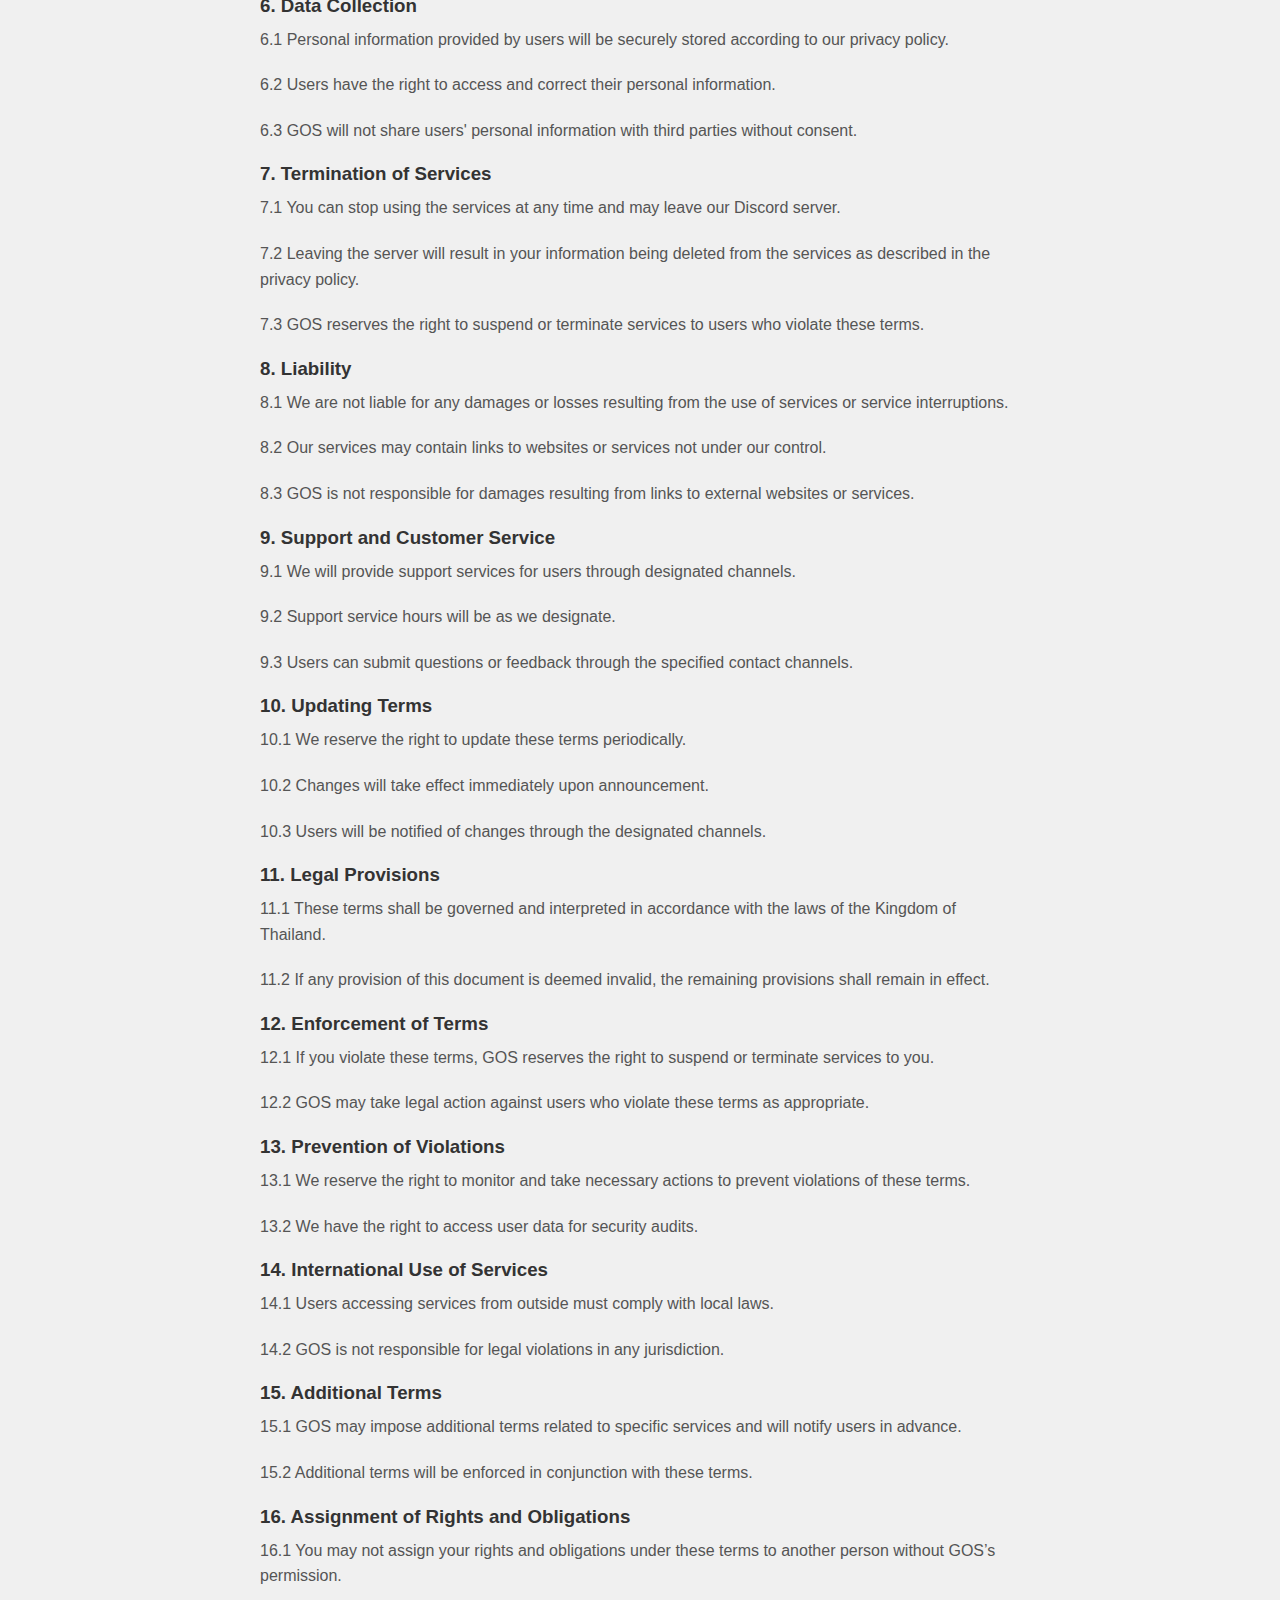
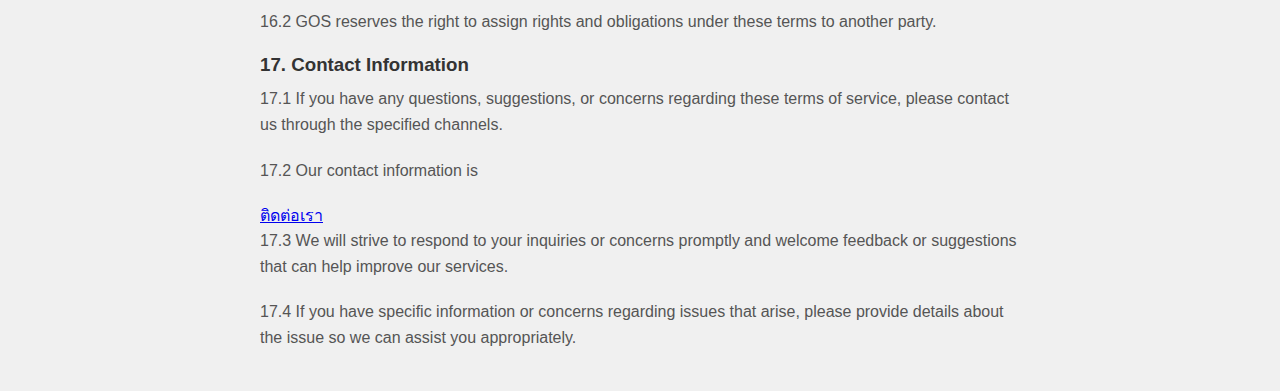
==== commit 7bce2958: "Update index.html" ====
--- a/index.html
+++ b/index.html
@@ -114,7 +114,7 @@
 
         <h3>17. Contact Information</h3>
         <p>17.1 If you have any questions, suggestions, or concerns regarding these terms of service, please contact us through the specified channels.</p>
-        <p>17.2 Our contact information is privacy@galacticcore.space</p>
+        <p>17.2 Our contact information is </p><a href="mailto:privacy@galacticcore.space">ติดต่อเรา</a>
         <p>17.3 We will strive to respond to your inquiries or concerns promptly and welcome feedback or suggestions that can help improve our services.</p>
         <p>17.4 If you have specific information or concerns regarding issues that arise, please provide details about the issue so we can assist you appropriately.</p>
    <!-- Continue with other sections of the TOS -->
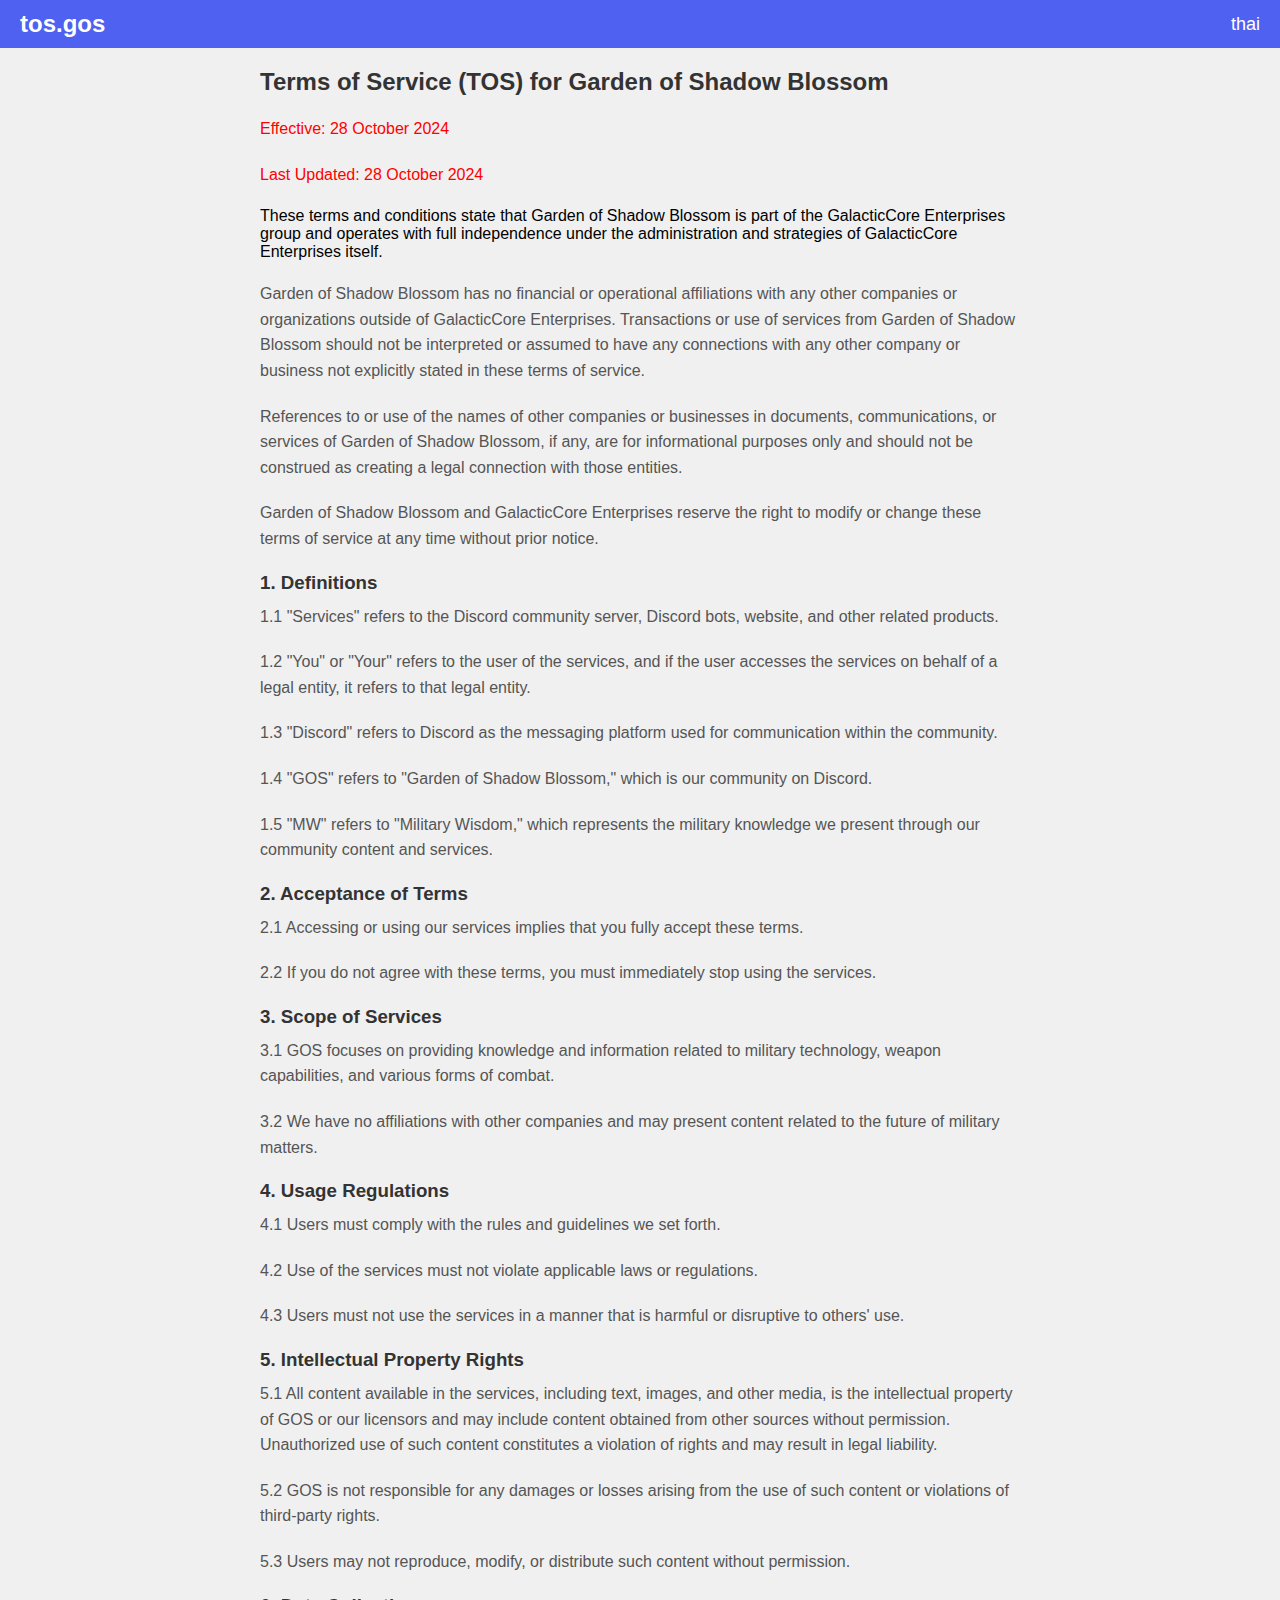
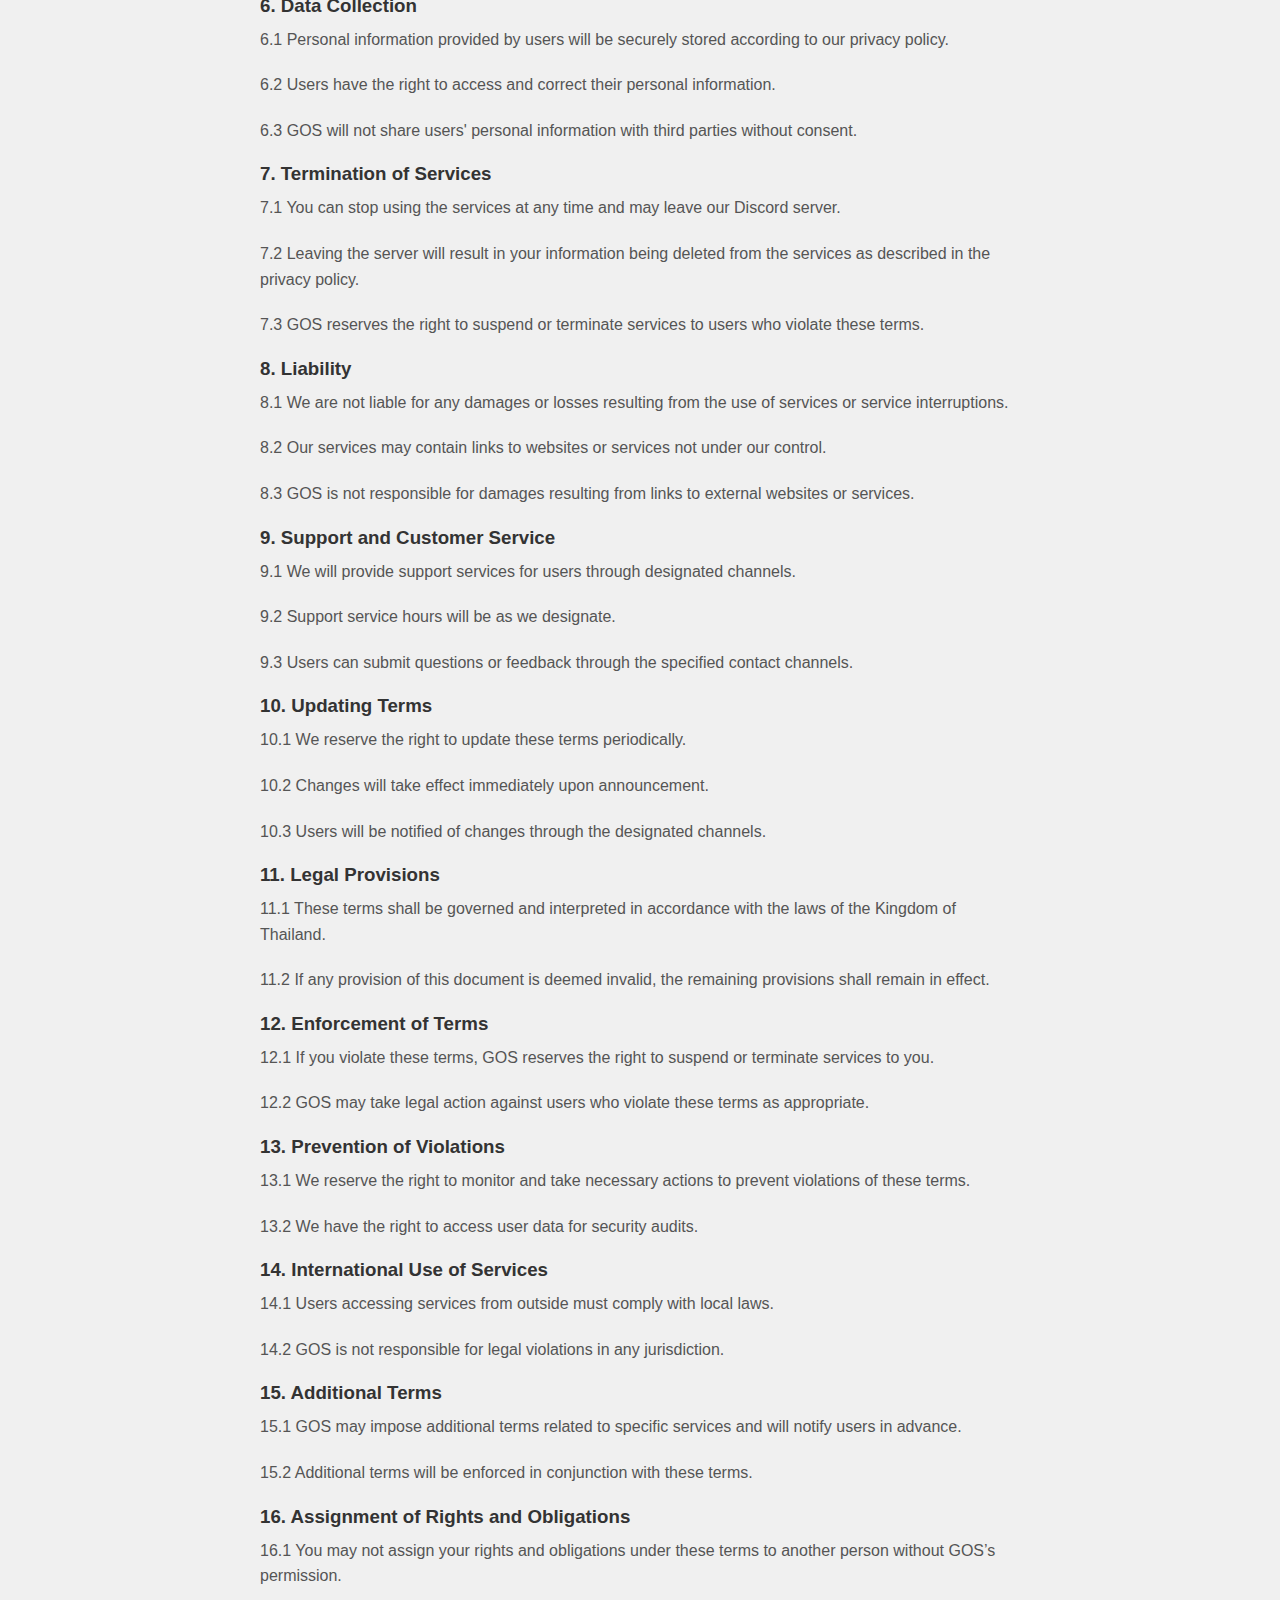
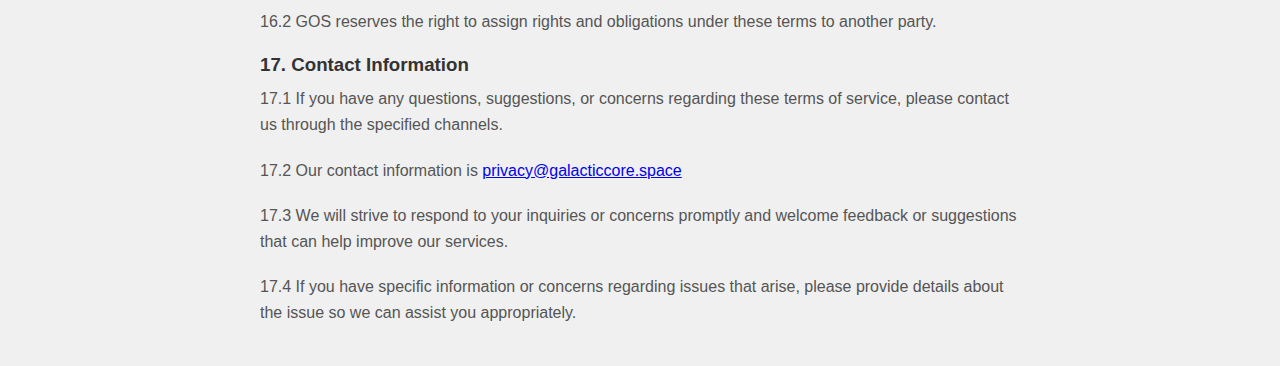
==== commit b107601d: "Update index.html" ====
--- a/index.html
+++ b/index.html
@@ -114,7 +114,7 @@
 
         <h3>17. Contact Information</h3>
         <p>17.1 If you have any questions, suggestions, or concerns regarding these terms of service, please contact us through the specified channels.</p>
-        <p>17.2 Our contact information is </p><a href="mailto:privacy@galacticcore.space">ติดต่อเรา</a>
+        <p>17.2 Our contact information is <a href="mailto:privacy@galacticcore.space">privacy@galacticcore.space</a></p>
         <p>17.3 We will strive to respond to your inquiries or concerns promptly and welcome feedback or suggestions that can help improve our services.</p>
         <p>17.4 If you have specific information or concerns regarding issues that arise, please provide details about the issue so we can assist you appropriately.</p>
    <!-- Continue with other sections of the TOS -->
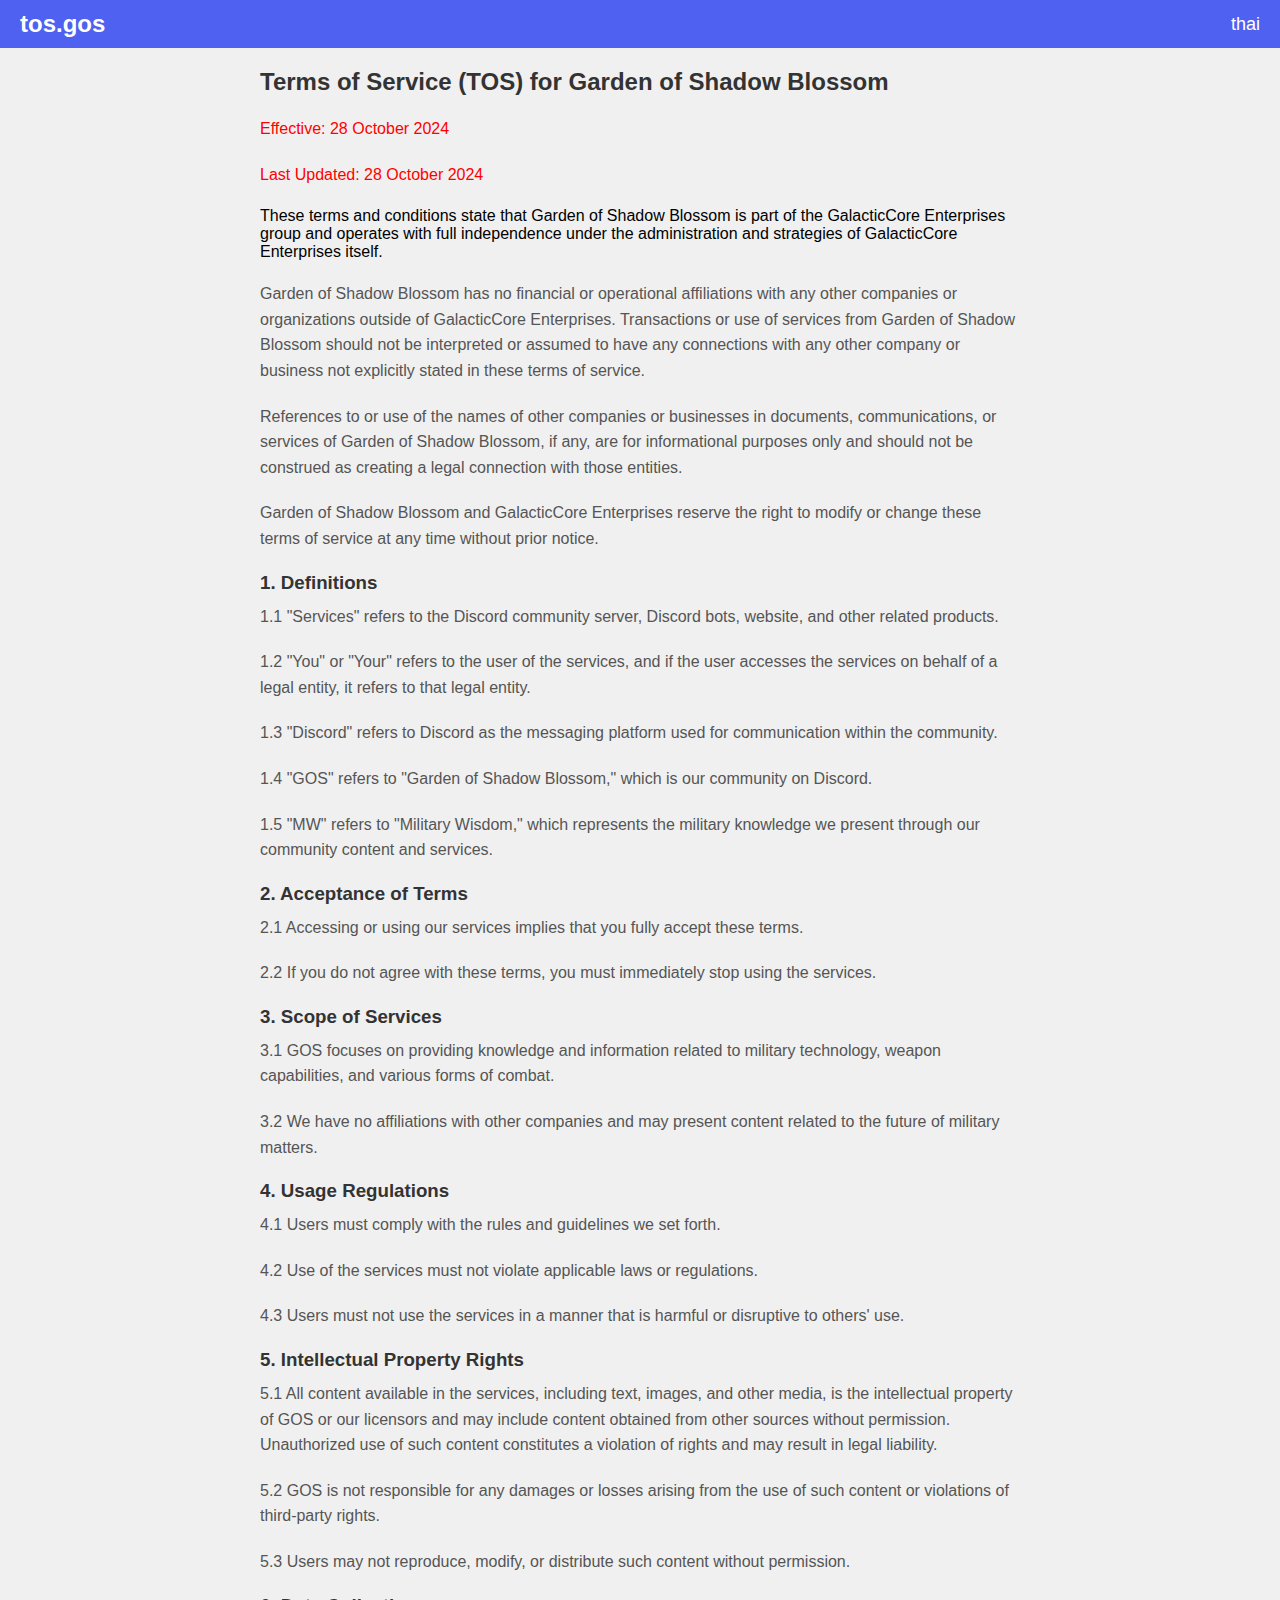
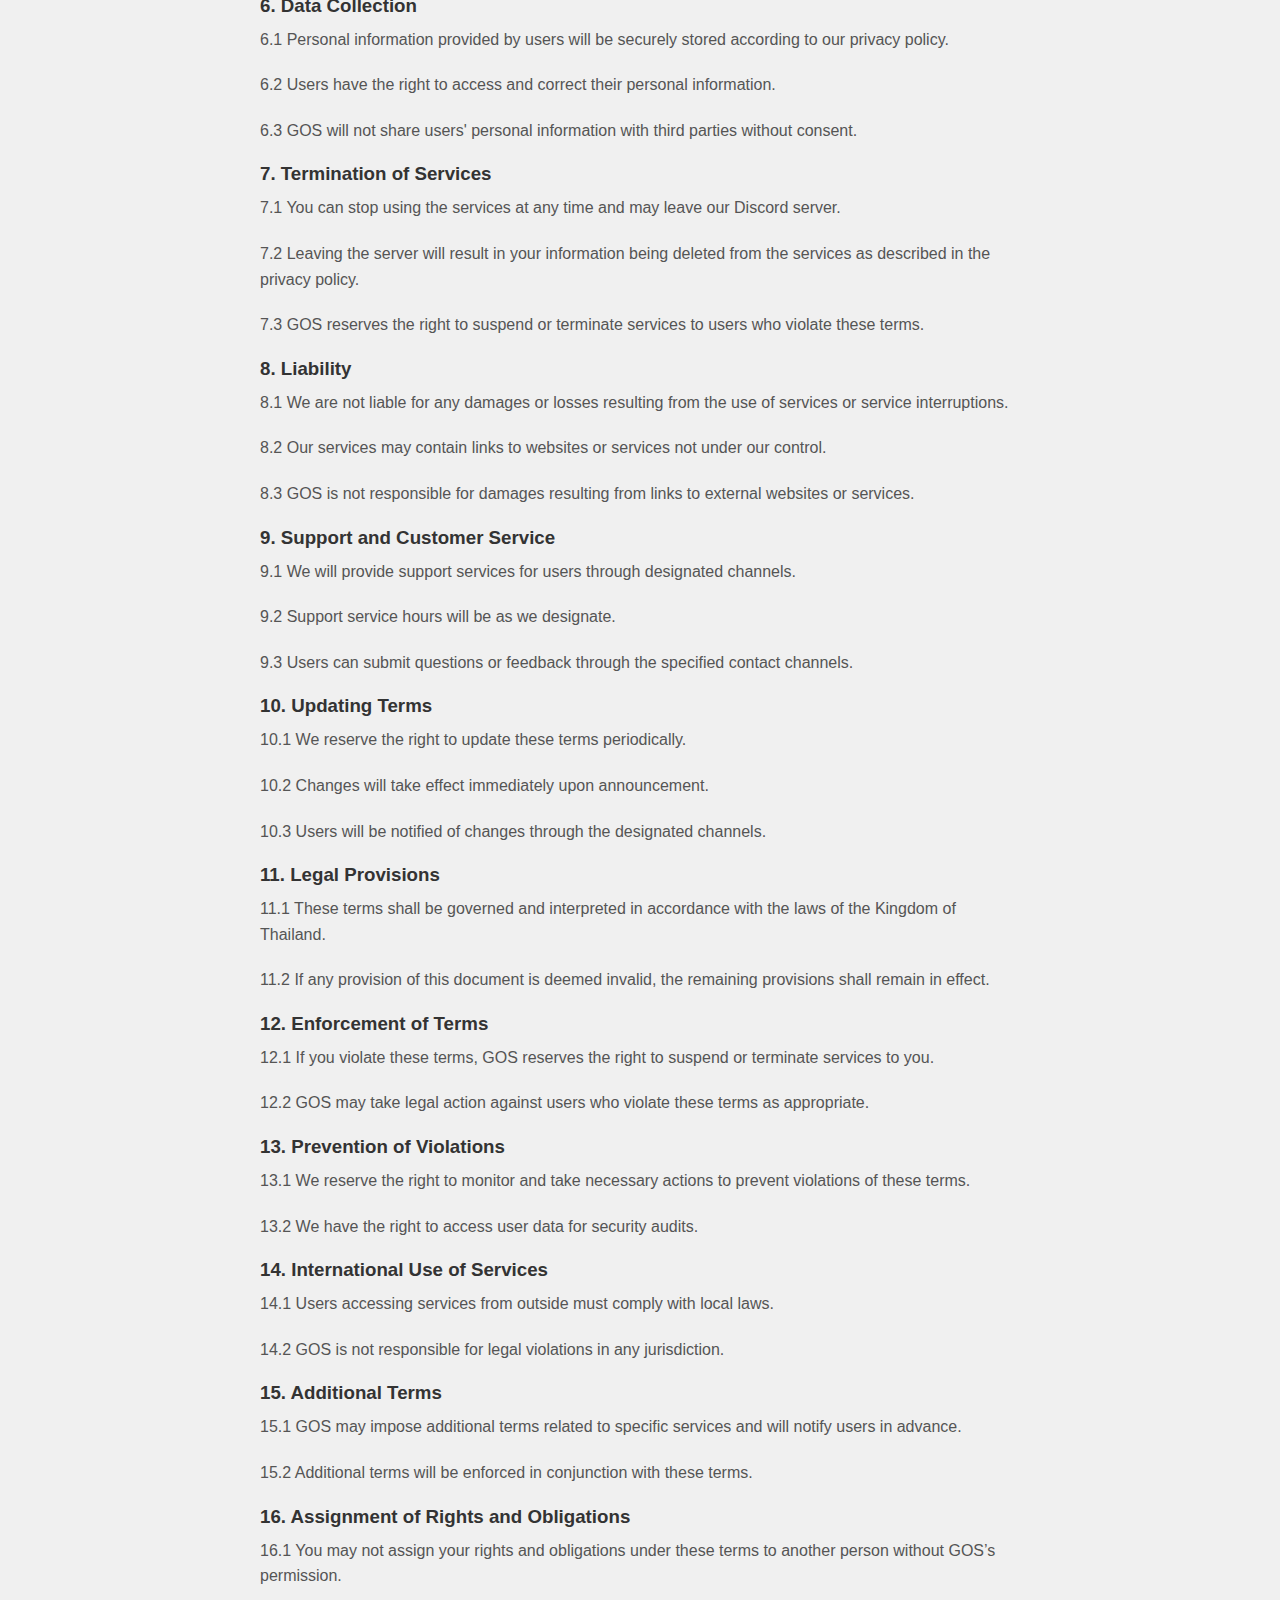
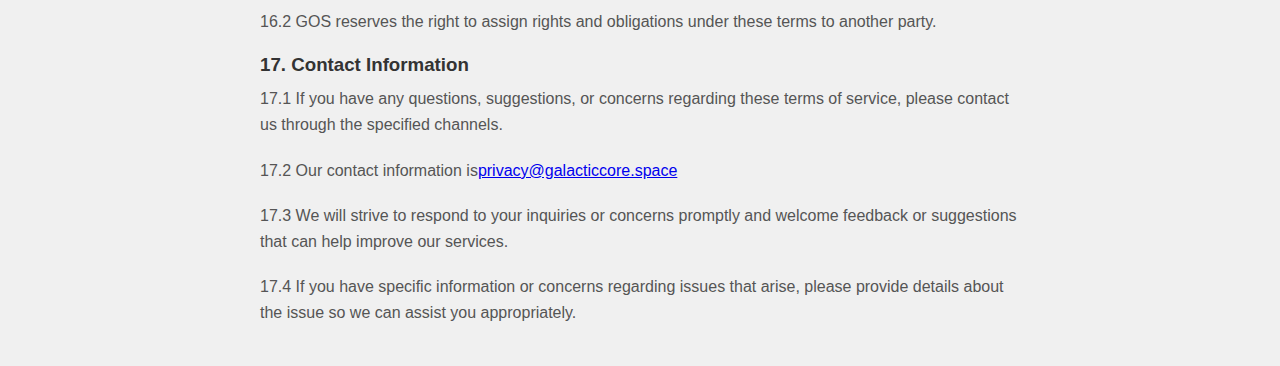
==== commit 9d003783: "Update index.html" ====
--- a/index.html
+++ b/index.html
@@ -114,7 +114,7 @@
 
         <h3>17. Contact Information</h3>
         <p>17.1 If you have any questions, suggestions, or concerns regarding these terms of service, please contact us through the specified channels.</p>
-        <p>17.2 Our contact information is <a href="mailto:privacy@galacticcore.space">privacy@galacticcore.space</a></p>
+        <p>17.2 Our contact information is<a href="mailto:privacy@galacticcore.space">privacy@galacticcore.space</a></p>
         <p>17.3 We will strive to respond to your inquiries or concerns promptly and welcome feedback or suggestions that can help improve our services.</p>
         <p>17.4 If you have specific information or concerns regarding issues that arise, please provide details about the issue so we can assist you appropriately.</p>
    <!-- Continue with other sections of the TOS -->
